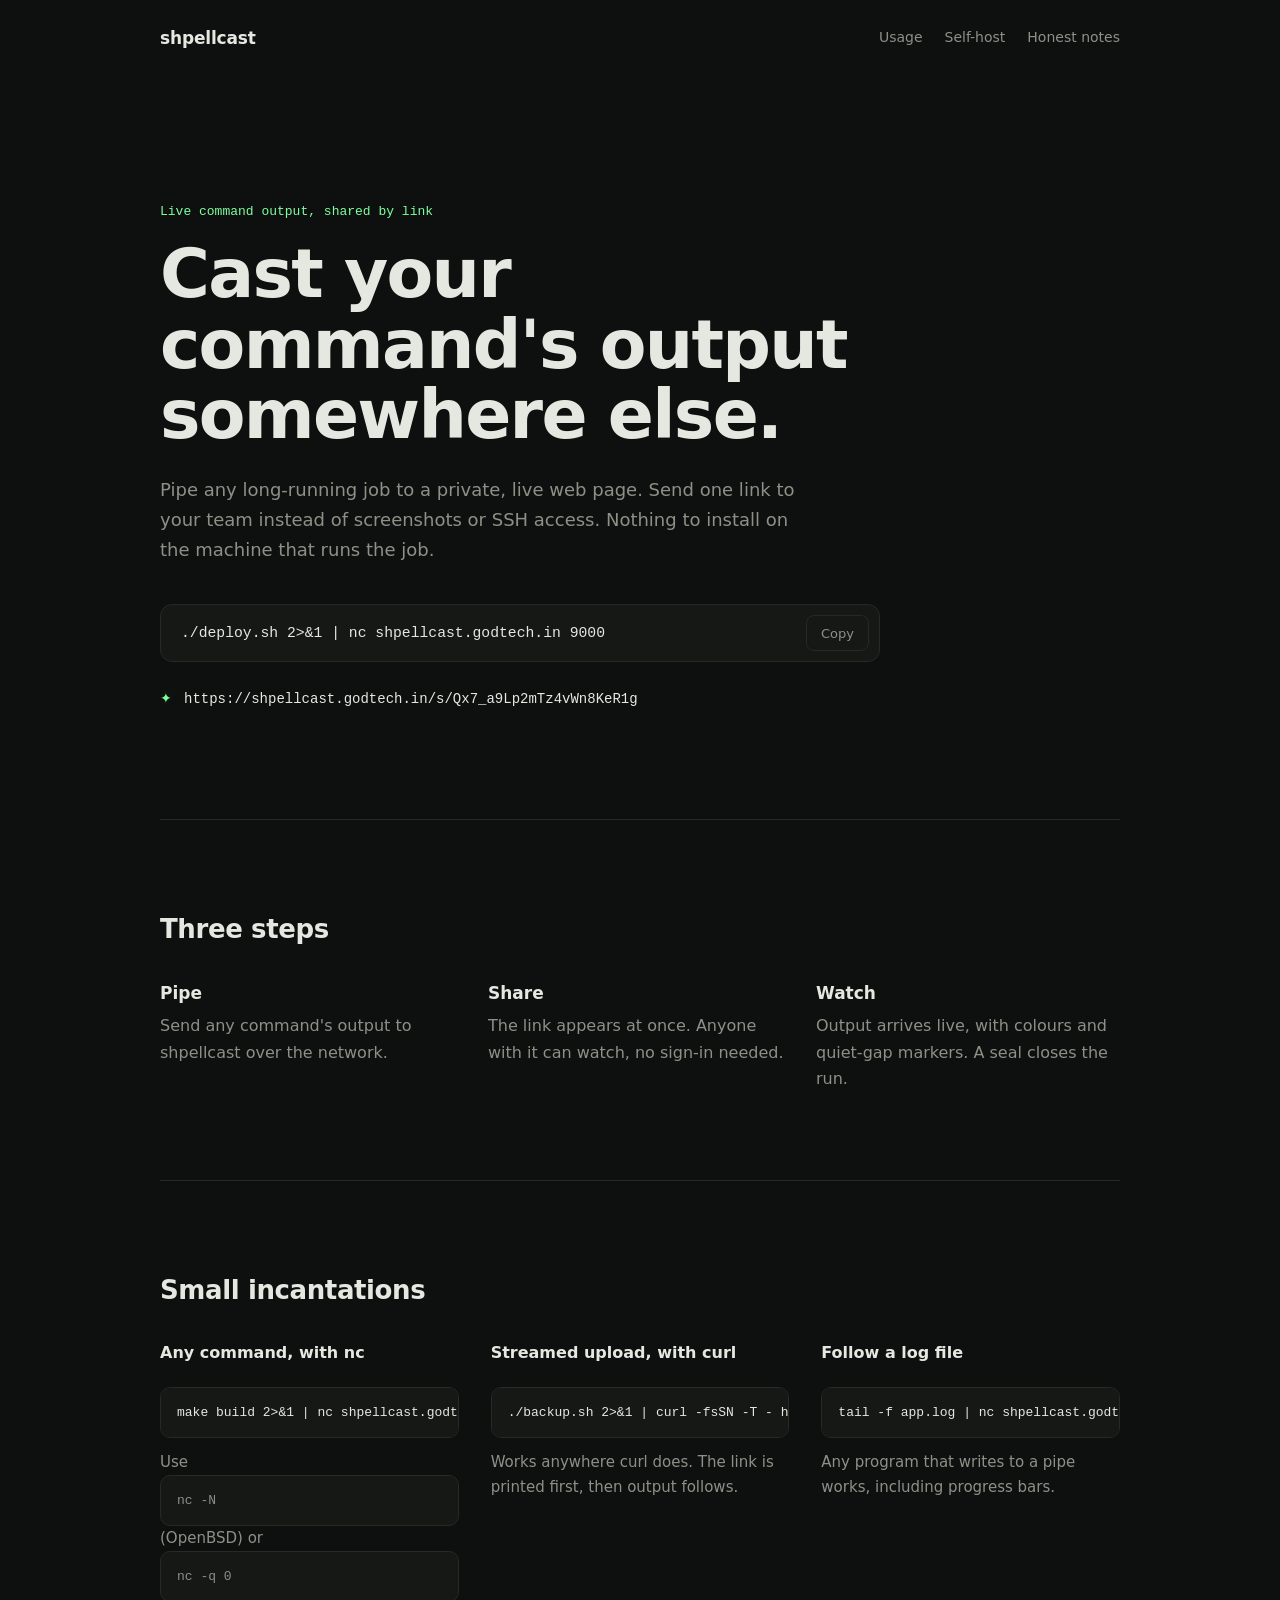
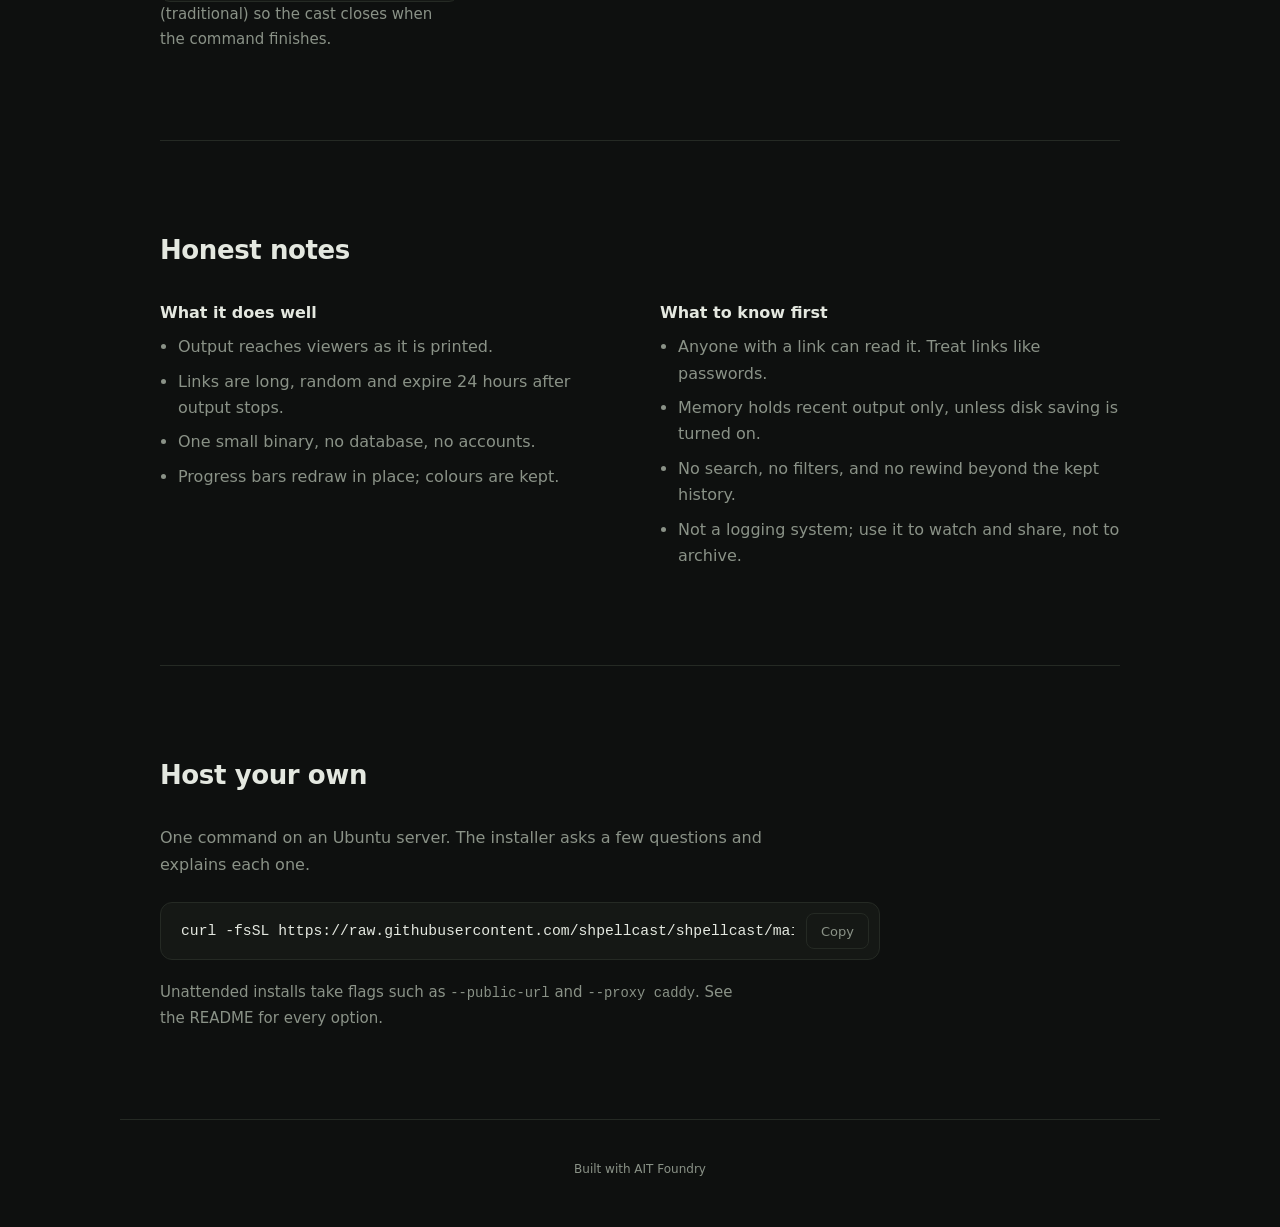
==== index.html @ 54c5cf3f "Initialize Project from AIT" ====
<!doctype html>
<html lang="en">
<head>
  <meta charset="utf-8">
  <meta name="viewport" content="width=device-width, initial-scale=1">
  <title>shpellcast · cast your command's output somewhere else</title>
  <meta name="description" content="Pipe any command's live output to a private, self-hosted web page. Share one link instead of screenshots or SSH access.">
  <link rel="stylesheet" href="/assets/landing.css">
</head>
<body>
  <header class="site">
    <a class="mark" href="/">shpellcast</a>
    <nav aria-label="Main">
      <a href="#usage">Usage</a>
      <a href="#self-host">Self-host</a>
      <a href="#honest">Honest notes</a>
    </nav>
  </header>

  <main>
    <section class="hero">
      <p class="eyebrow">Live command output, shared by link</p>
      <h1>Cast your command's output somewhere else.</h1>
      <p class="lede">Pipe any long-running job to a private, live web page. Send one link to your team instead of screenshots or SSH access. Nothing to install on the machine that runs the job.</p>

      <div class="incant" role="group" aria-label="Example command">
        <code id="cmd">./deploy.sh 2>&1 | nc shpellcast.godtech.in 9000</code>
        <button type="button" class="copy" data-copy="#cmd">Copy</button>
      </div>

      <p class="conjured" aria-label="The link appears here">
        <span class="spark" aria-hidden="true">✦</span>
        <span>https://shpellcast.godtech.in/s/Qx7_a9Lp2mTz4vWn8KeR1g</span>
      </p>
    </section>

    <section id="usage" class="block">
      <h2>Three steps</h2>
      <ol class="steps">
        <li><strong>Pipe</strong><span>Send any command's output to shpellcast over the network.</span></li>
        <li><strong>Share</strong><span>The link appears at once. Anyone with it can watch, no sign-in needed.</span></li>
        <li><strong>Watch</strong><span>Output arrives live, with colours and quiet-gap markers. A seal closes the run.</span></li>
      </ol>
    </section>

    <section class="block">
      <h2>Small incantations</h2>
      <div class="recipes">
        <div>
          <h3>Any command, with nc</h3>
          <code>make build 2>&amp;1 | nc shpellcast.godtech.in 9000</code>
          <p>Use <code>nc -N</code> (OpenBSD) or <code>nc -q 0</code> (traditional) so the cast closes when the command finishes.</p>
        </div>
        <div>
          <h3>Streamed upload, with curl</h3>
          <code>./backup.sh 2>&amp;1 | curl -fsSN -T - https://shpellcast.godtech.in/ingest</code>
          <p>Works anywhere curl does. The link is printed first, then output follows.</p>
        </div>
        <div>
          <h3>Follow a log file</h3>
          <code>tail -f app.log | nc shpellcast.godtech.in 9000</code>
          <p>Any program that writes to a pipe works, including progress bars.</p>
        </div>
      </div>
    </section>

    <section id="honest" class="block">
      <h2>Honest notes</h2>
      <div class="pros-cons">
        <div>
          <h3>What it does well</h3>
          <ul>
            <li>Output reaches viewers as it is printed.</li>
            <li>Links are long, random and expire 24 hours after output stops.</li>
            <li>One small binary, no database, no accounts.</li>
            <li>Progress bars redraw in place; colours are kept.</li>
          </ul>
        </div>
        <div>
          <h3>What to know first</h3>
          <ul>
            <li>Anyone with a link can read it. Treat links like passwords.</li>
            <li>Memory holds recent output only, unless disk saving is turned on.</li>
            <li>No search, no filters, and no rewind beyond the kept history.</li>
            <li>Not a logging system; use it to watch and share, not to archive.</li>
          </ul>
        </div>
      </div>
    </section>

    <section id="self-host" class="block self-host">
      <h2>Host your own</h2>
      <p>One command on an Ubuntu server. The installer asks a few questions and explains each one.</p>
      <div class="incant" role="group" aria-label="Install command">
        <code id="install">curl -fsSL https://raw.githubusercontent.com/shpellcast/shpellcast/main/install.sh | sudo bash</code>
        <button type="button" class="copy" data-copy="#install">Copy</button>
      </div>
      <p class="muted">Unattended installs take flags such as <code>--public-url</code> and <code>--proxy caddy</code>. See the README for every option.</p>
    </section>
  </main>

  <footer class="foot">
    <p>Built with AIT Foundry</p>
  </footer>
  <script src="/assets/landing.js" defer></script>
</body>
</html>
---- assets/landing.css ----
:root {
  --bg: #0e100f;
  --panel: #151815;
  --ink: #e4e8e0;
  --dim: #8a9287;
  --faint: #252a24;
  --accent: #7dff9e;
  --accent-soft: rgba(125, 255, 158, 0.14);
  --mono: ui-monospace, "SF Mono", "JetBrains Mono", Menlo, Consolas, "Liberation Mono", monospace;
  --sans: ui-sans-serif, system-ui, -apple-system, "Segoe UI", Roboto, "Helvetica Neue", Arial, sans-serif;
}

* { box-sizing: border-box; }

html { scroll-behavior: smooth; }

body {
  margin: 0;
  background: var(--bg);
  color: var(--ink);
  font: 16px/1.65 var(--sans);
  -webkit-font-smoothing: antialiased;
}

a { color: var(--ink); }
a:focus-visible, button:focus-visible { outline: 2px solid var(--accent); outline-offset: 3px; border-radius: 4px; }

code { font-family: var(--mono); font-size: 0.92em; }

.site {
  display: flex;
  align-items: center;
  justify-content: space-between;
  flex-wrap: wrap;
  gap: 12px 24px;
  max-width: 1040px;
  margin: 0 auto;
  padding: 24px clamp(20px, 5vw, 40px);
}
.site nav { display: flex; gap: 22px; font-size: 14px; }
.site nav a { color: var(--dim); text-decoration: none; }
.site nav a:hover { color: var(--ink); }

.mark { font-weight: 600; letter-spacing: -0.01em; text-decoration: none; font-size: 17px; }

main { max-width: 1040px; margin: 0 auto; padding: 0 clamp(20px, 5vw, 40px); }

.hero { padding: clamp(56px, 12vw, 128px) 0 clamp(64px, 10vw, 112px); }

.eyebrow {
  margin: 0 0 20px;
  font: 13px var(--mono);
  color: var(--accent);
}

h1 {
  margin: 0 0 24px;
  max-width: 16ch;
  font-size: clamp(38px, 6.4vw, 68px);
  line-height: 1.04;
  font-weight: 600;
  letter-spacing: -0.025em;
}

.lede { max-width: 56ch; margin: 0 0 40px; font-size: 18px; color: var(--dim); }

.incant {
  display: flex;
  align-items: center;
  gap: 12px;
  max-width: 720px;
  padding: 10px 10px 10px 20px;
  border: 1px solid var(--faint);
  border-radius: 12px;
  background: var(--panel);
}
.incant code {
  flex: 1;
  min-width: 0;
  overflow-x: auto;
  white-space: nowrap;
  color: var(--ink);
}

.copy {
  flex: none;
  min-height: 36px;
  padding: 0 14px;
  border: 1px solid var(--faint);
  border-radius: 8px;
  background: transparent;
  color: var(--dim);
  font: 13px var(--sans);
  cursor: pointer;
}
.copy:hover { color: var(--ink); border-color: var(--dim); }
.copy.done { color: var(--accent); border-color: var(--accent); }

.conjured {
  display: flex;
  align-items: center;
  gap: 12px;
  margin: 28px 0 0;
  font: 14px var(--mono);
  color: var(--dim);
  animation: conjure 1.2s ease-out 0.4s both;
}
.spark { color: var(--accent); text-shadow: 0 0 14px var(--accent-soft); animation: twinkle 2.4s ease-in-out infinite; }
.conjured span:last-child { min-width: 0; overflow-wrap: anywhere; color: var(--ink); }

.block { padding: clamp(48px, 8vw, 88px) 0; border-top: 1px solid var(--faint); }
.block h2 { margin: 0 0 28px; font-size: 26px; font-weight: 600; letter-spacing: -0.015em; }
.block h3 { margin: 0 0 8px; font-size: 16px; font-weight: 600; }

.steps {
  list-style: none;
  margin: 0;
  padding: 0;
  display: grid;
  gap: 24px;
  grid-template-columns: repeat(3, minmax(0, 1fr));
  counter-reset: step;
}
.steps li { display: flex; flex-direction: column; gap: 6px; color: var(--dim); }
.steps strong { color: var(--ink); font-weight: 600; font-size: 17px; }

.recipes { display: grid; gap: 32px; grid-template-columns: repeat(3, minmax(0, 1fr)); }
.recipes > div { display: flex; flex-direction: column; gap: 12px; }
.recipes code {
  display: block;
  padding: 14px 16px;
  border-radius: 10px;
  background: var(--panel);
  border: 1px solid var(--faint);
  overflow-x: auto;
  white-space: pre;
  font-size: 13px;
}
.recipes p, .muted { margin: 0; color: var(--dim); font-size: 15px; }

.pros-cons { display: grid; gap: 40px; grid-template-columns: repeat(2, minmax(0, 1fr)); }
.pros-cons ul { margin: 0; padding-left: 18px; color: var(--dim); }
.pros-cons li { margin-bottom: 8px; }

.self-host p { max-width: 60ch; color: var(--dim); }
.self-host .incant { margin-top: 24px; }
.self-host .muted { margin-top: 20px; }

.foot {
  max-width: 1040px;
  margin: 0 auto;
  padding: 40px clamp(20px, 5vw, 40px) 48px;
  border-top: 1px solid var(--faint);
  text-align: center;
  font-size: 12px;
  color: var(--dim);
}
.foot p { margin: 0; }

@media (max-width: 860px) {
  .steps, .recipes, .pros-cons { grid-template-columns: minmax(0, 1fr); }
  .recipes > div, .steps li, .pros-cons > div { min-width: 0; }
}

@media (max-width: 560px) {
  .site nav { gap: 16px; font-size: 13px; }
  .incant { flex-wrap: wrap; padding: 12px; }
  .incant code { flex-basis: 100%; }
  .copy { width: 100%; }
}

@keyframes conjure {
  from { opacity: 0; transform: translateY(6px); filter: blur(4px); }
  to { opacity: 1; transform: none; filter: none; }
}

@keyframes twinkle {
  0%, 100% { opacity: 0.55; }
  50% { opacity: 1; }
}

@media (prefers-reduced-motion: reduce) {
  *, *::before, *::after { animation: none !important; transition: none !important; }
  html { scroll-behavior: auto; }
}
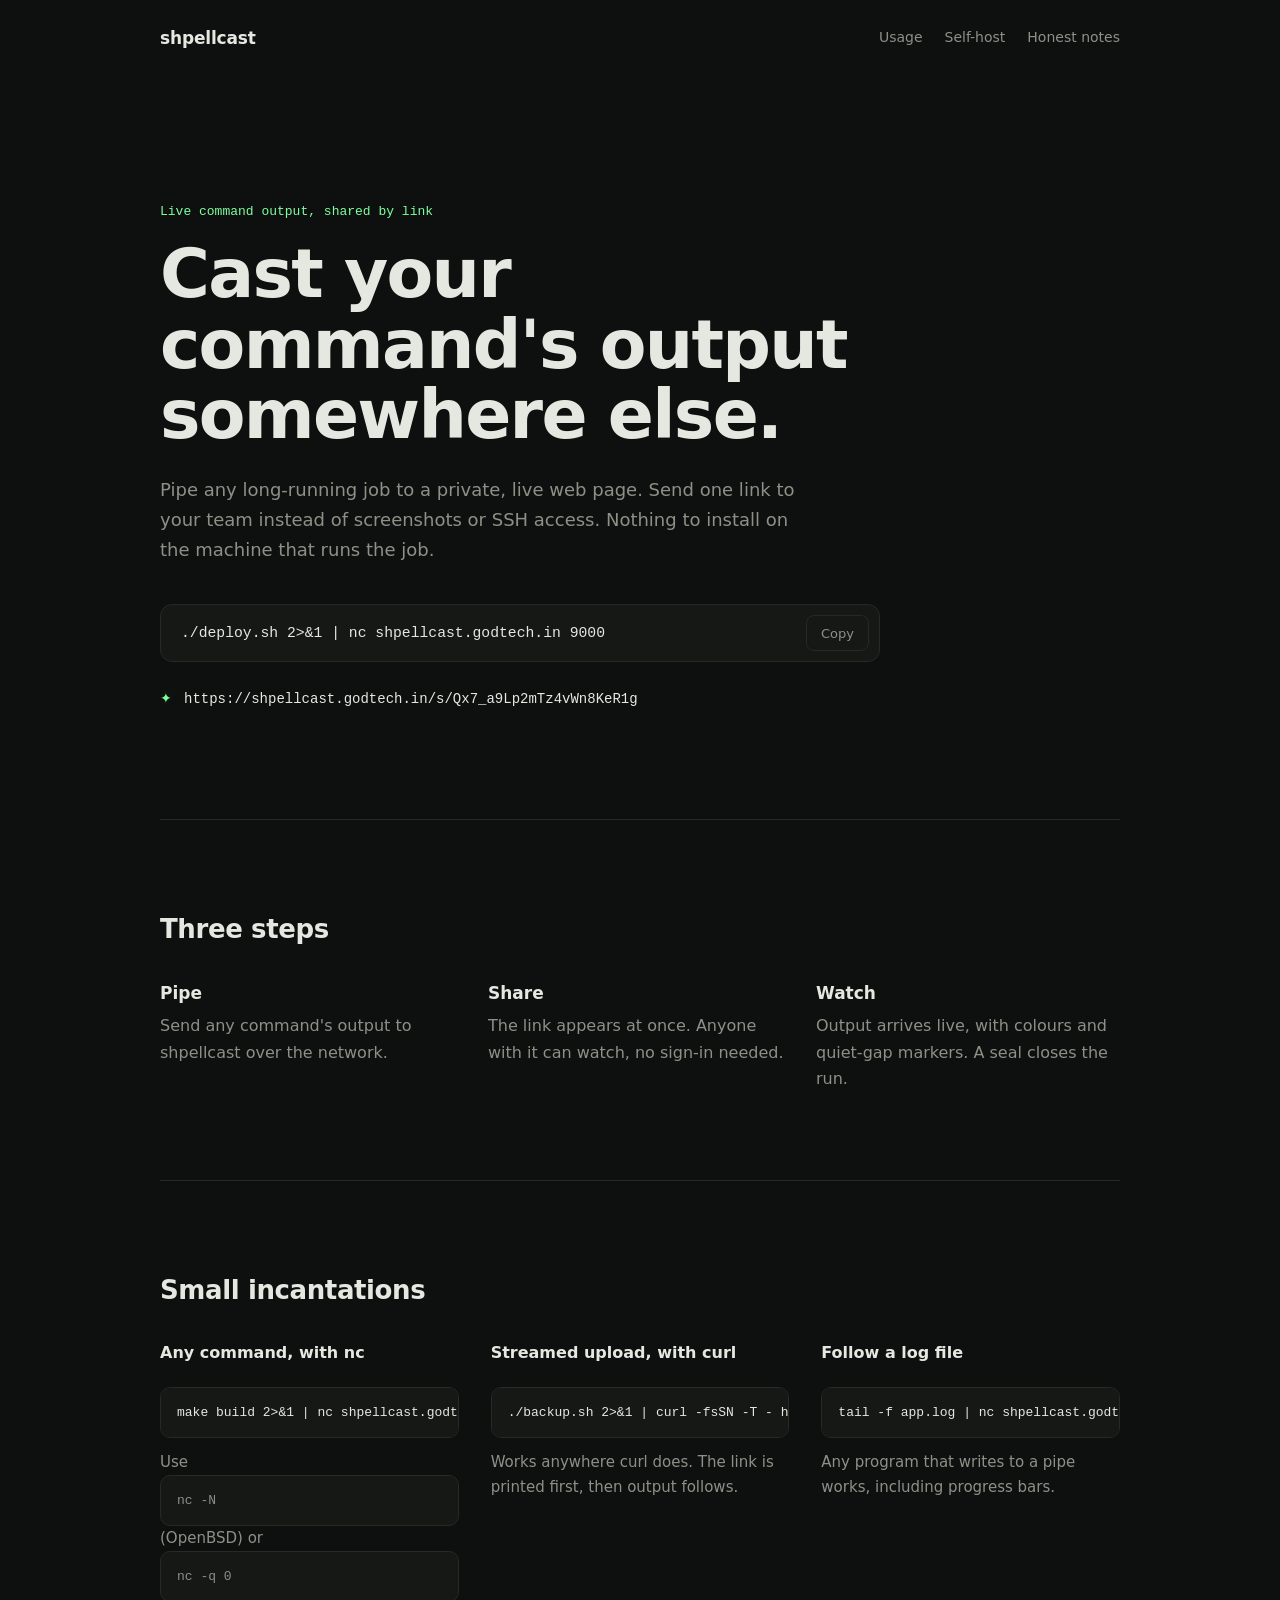
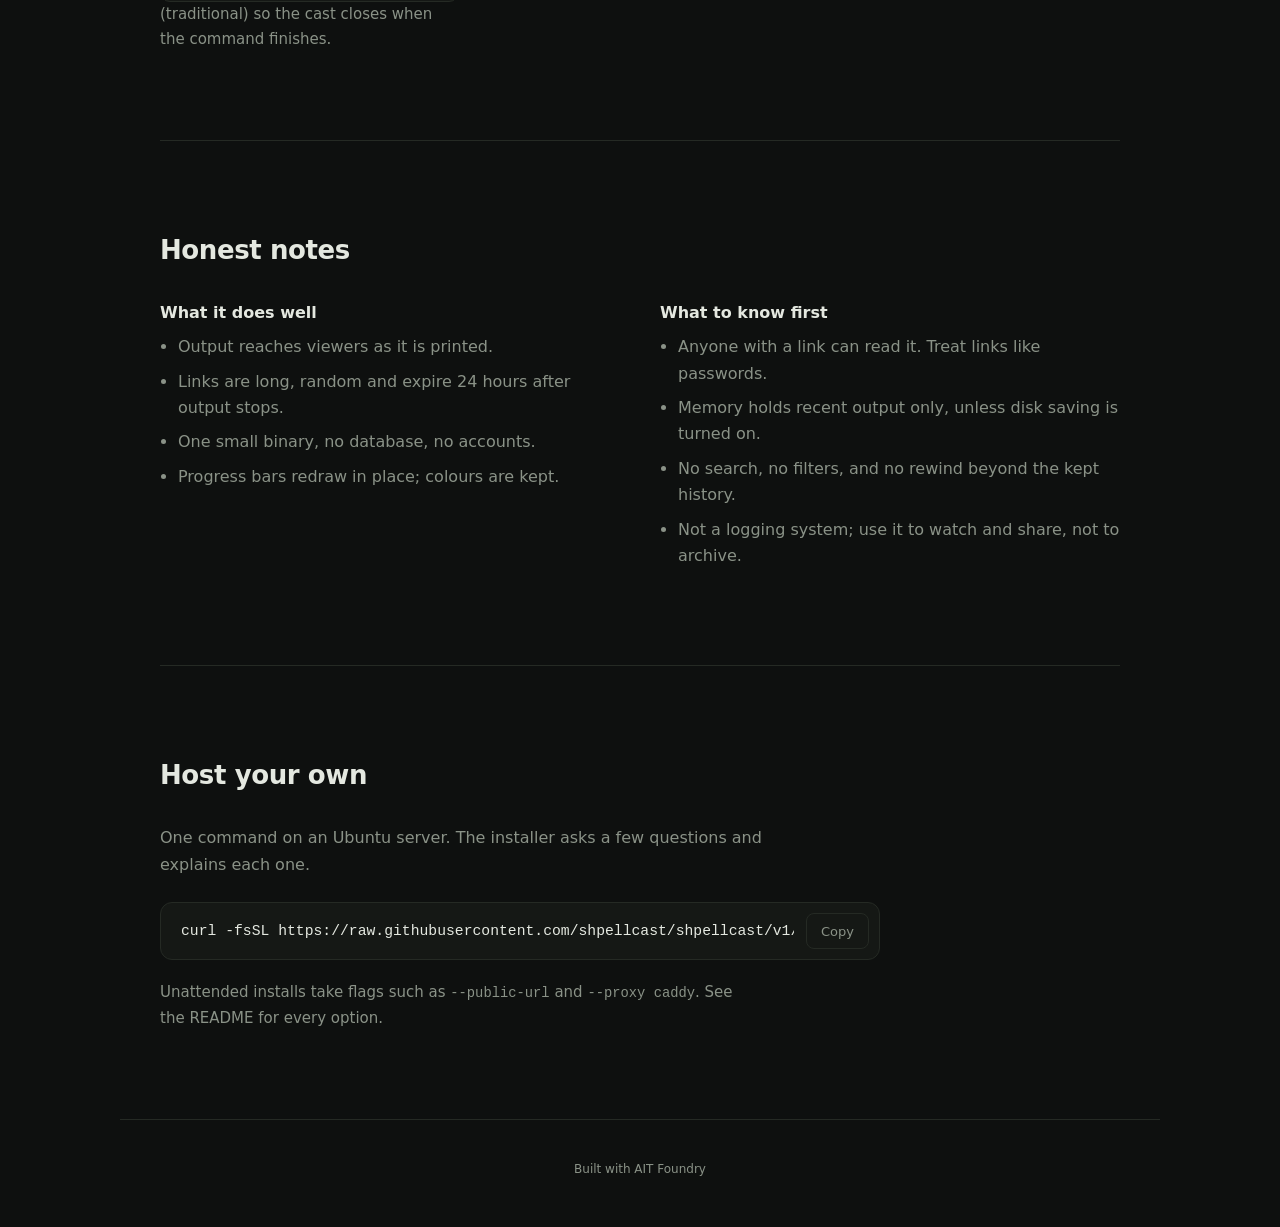
==== commit 9e673a9e: "Update install script and Readme" ====
--- a/index.html
+++ b/index.html
@@ -92,7 +92,7 @@
       <h2>Host your own</h2>
       <p>One command on an Ubuntu server. The installer asks a few questions and explains each one.</p>
       <div class="incant" role="group" aria-label="Install command">
-        <code id="install">curl -fsSL https://raw.githubusercontent.com/shpellcast/shpellcast/main/install.sh | sudo bash</code>
+        <code id="install">curl -fsSL https://raw.githubusercontent.com/shpellcast/shpellcast/v1/install.sh | sudo bash</code>
         <button type="button" class="copy" data-copy="#install">Copy</button>
       </div>
       <p class="muted">Unattended installs take flags such as <code>--public-url</code> and <code>--proxy caddy</code>. See the README for every option.</p>
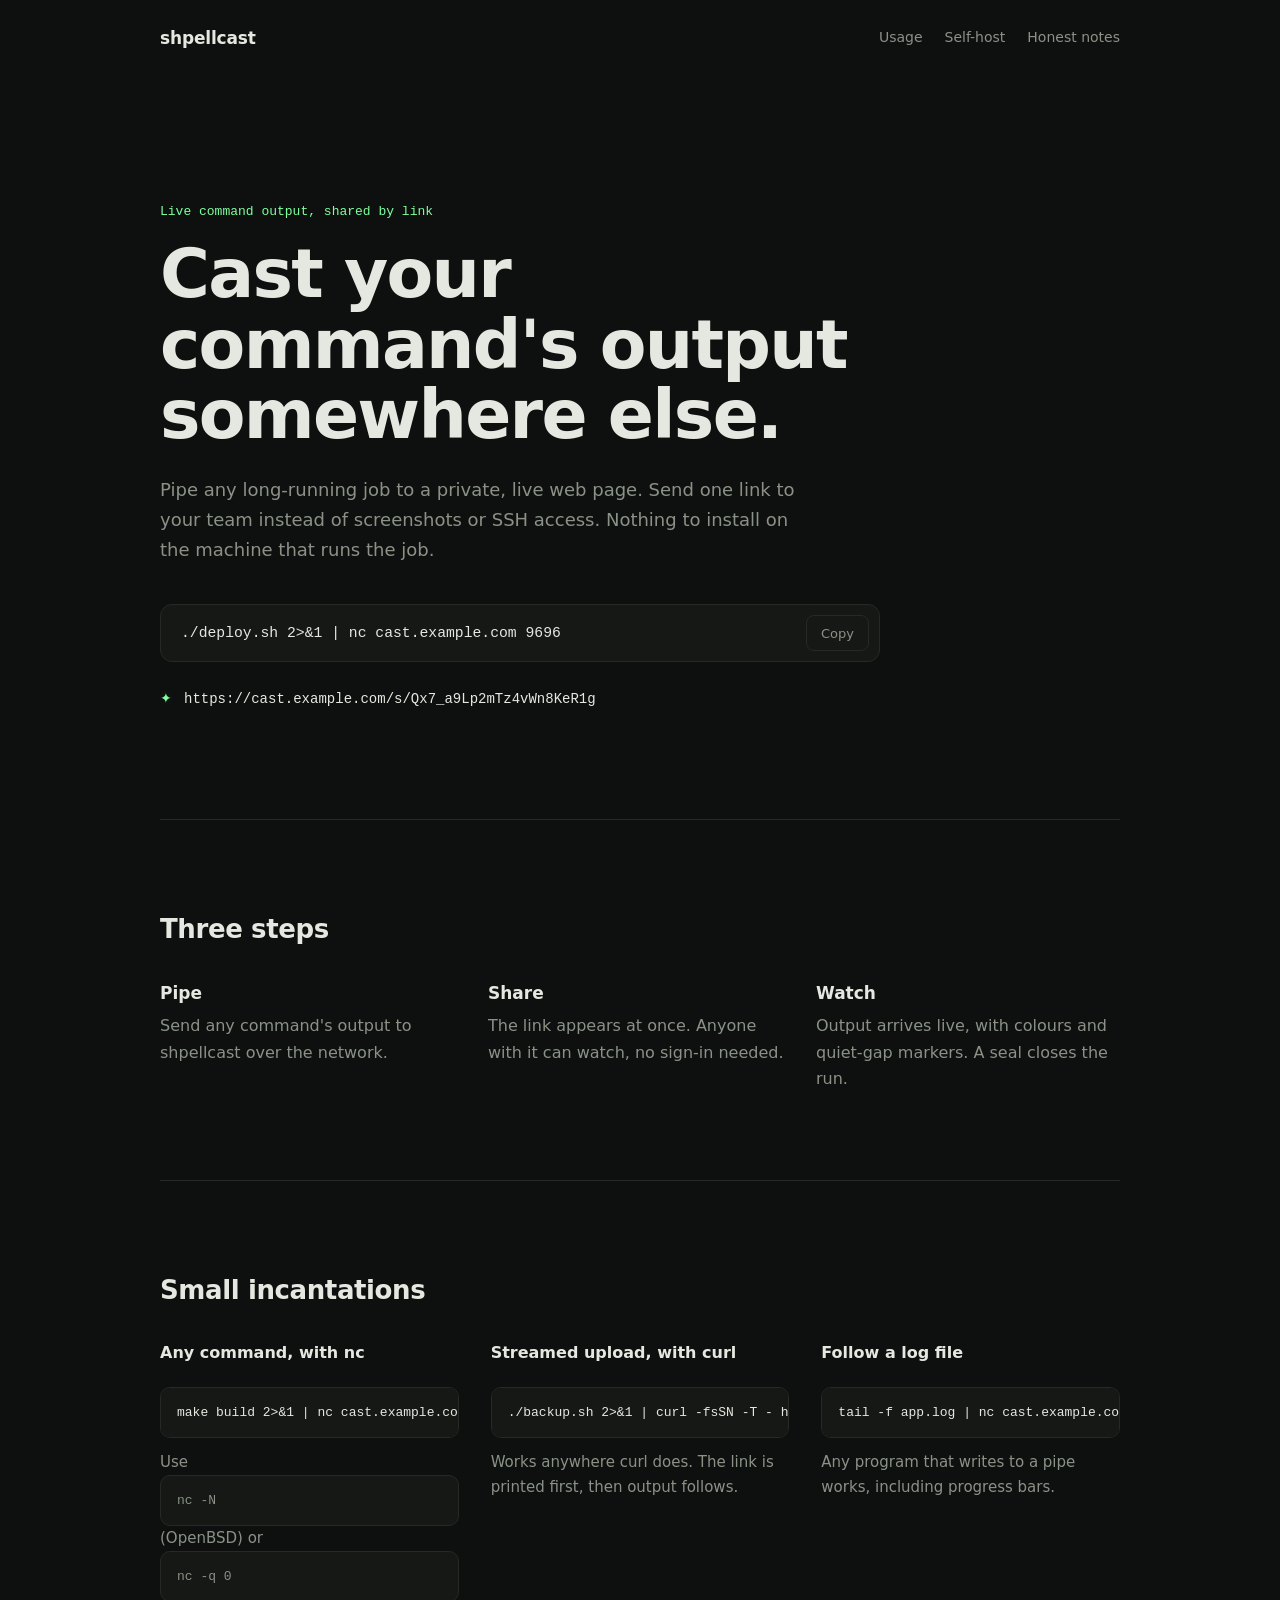
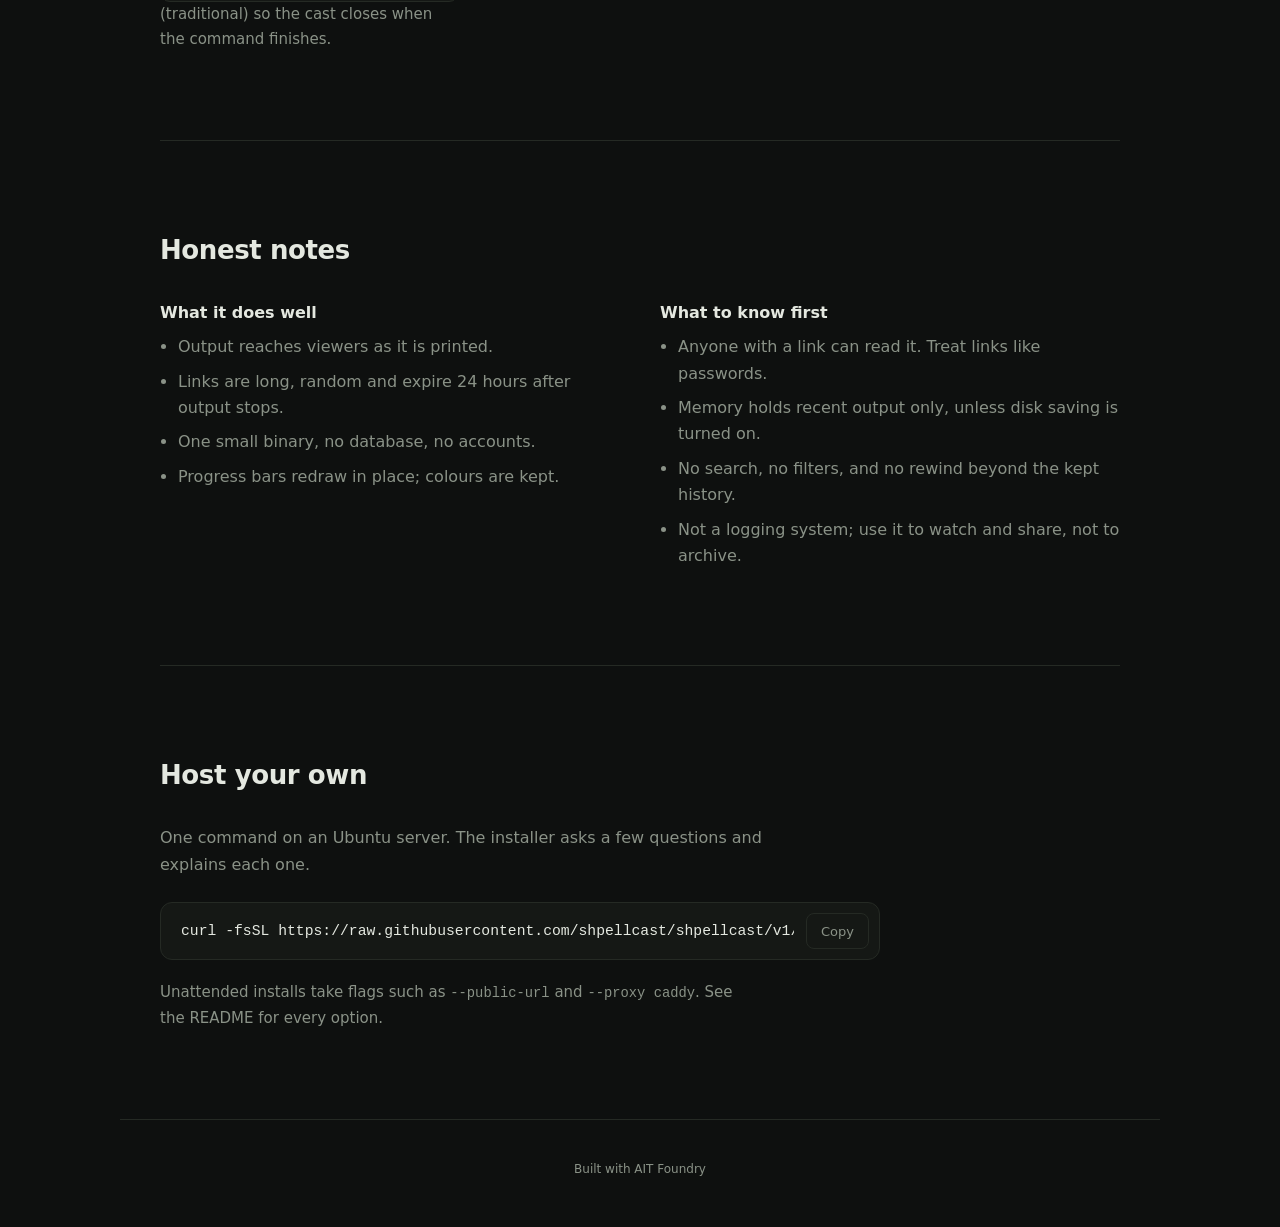
==== commit 46e01d9a: "Update port to 9696 and url examples" ====
--- a/index.html
+++ b/index.html
@@ -24,13 +24,13 @@
       <p class="lede">Pipe any long-running job to a private, live web page. Send one link to your team instead of screenshots or SSH access. Nothing to install on the machine that runs the job.</p>
 
       <div class="incant" role="group" aria-label="Example command">
-        <code id="cmd">./deploy.sh 2>&1 | nc shpellcast.godtech.in 9000</code>
+        <code id="cmd">./deploy.sh 2>&1 | nc cast.example.com 9696</code>
         <button type="button" class="copy" data-copy="#cmd">Copy</button>
       </div>
 
       <p class="conjured" aria-label="The link appears here">
         <span class="spark" aria-hidden="true">✦</span>
-        <span>https://shpellcast.godtech.in/s/Qx7_a9Lp2mTz4vWn8KeR1g</span>
+        <span>https://cast.example.com/s/Qx7_a9Lp2mTz4vWn8KeR1g</span>
       </p>
     </section>
 
@@ -48,17 +48,17 @@
       <div class="recipes">
         <div>
           <h3>Any command, with nc</h3>
-          <code>make build 2>&amp;1 | nc shpellcast.godtech.in 9000</code>
+          <code>make build 2>&amp;1 | nc cast.example.com 9696</code>
           <p>Use <code>nc -N</code> (OpenBSD) or <code>nc -q 0</code> (traditional) so the cast closes when the command finishes.</p>
         </div>
         <div>
           <h3>Streamed upload, with curl</h3>
-          <code>./backup.sh 2>&amp;1 | curl -fsSN -T - https://shpellcast.godtech.in/ingest</code>
+          <code>./backup.sh 2>&amp;1 | curl -fsSN -T - https://cast.example.com/ingest</code>
           <p>Works anywhere curl does. The link is printed first, then output follows.</p>
         </div>
         <div>
           <h3>Follow a log file</h3>
-          <code>tail -f app.log | nc shpellcast.godtech.in 9000</code>
+          <code>tail -f app.log | nc cast.example.com 9696</code>
           <p>Any program that writes to a pipe works, including progress bars.</p>
         </div>
       </div>
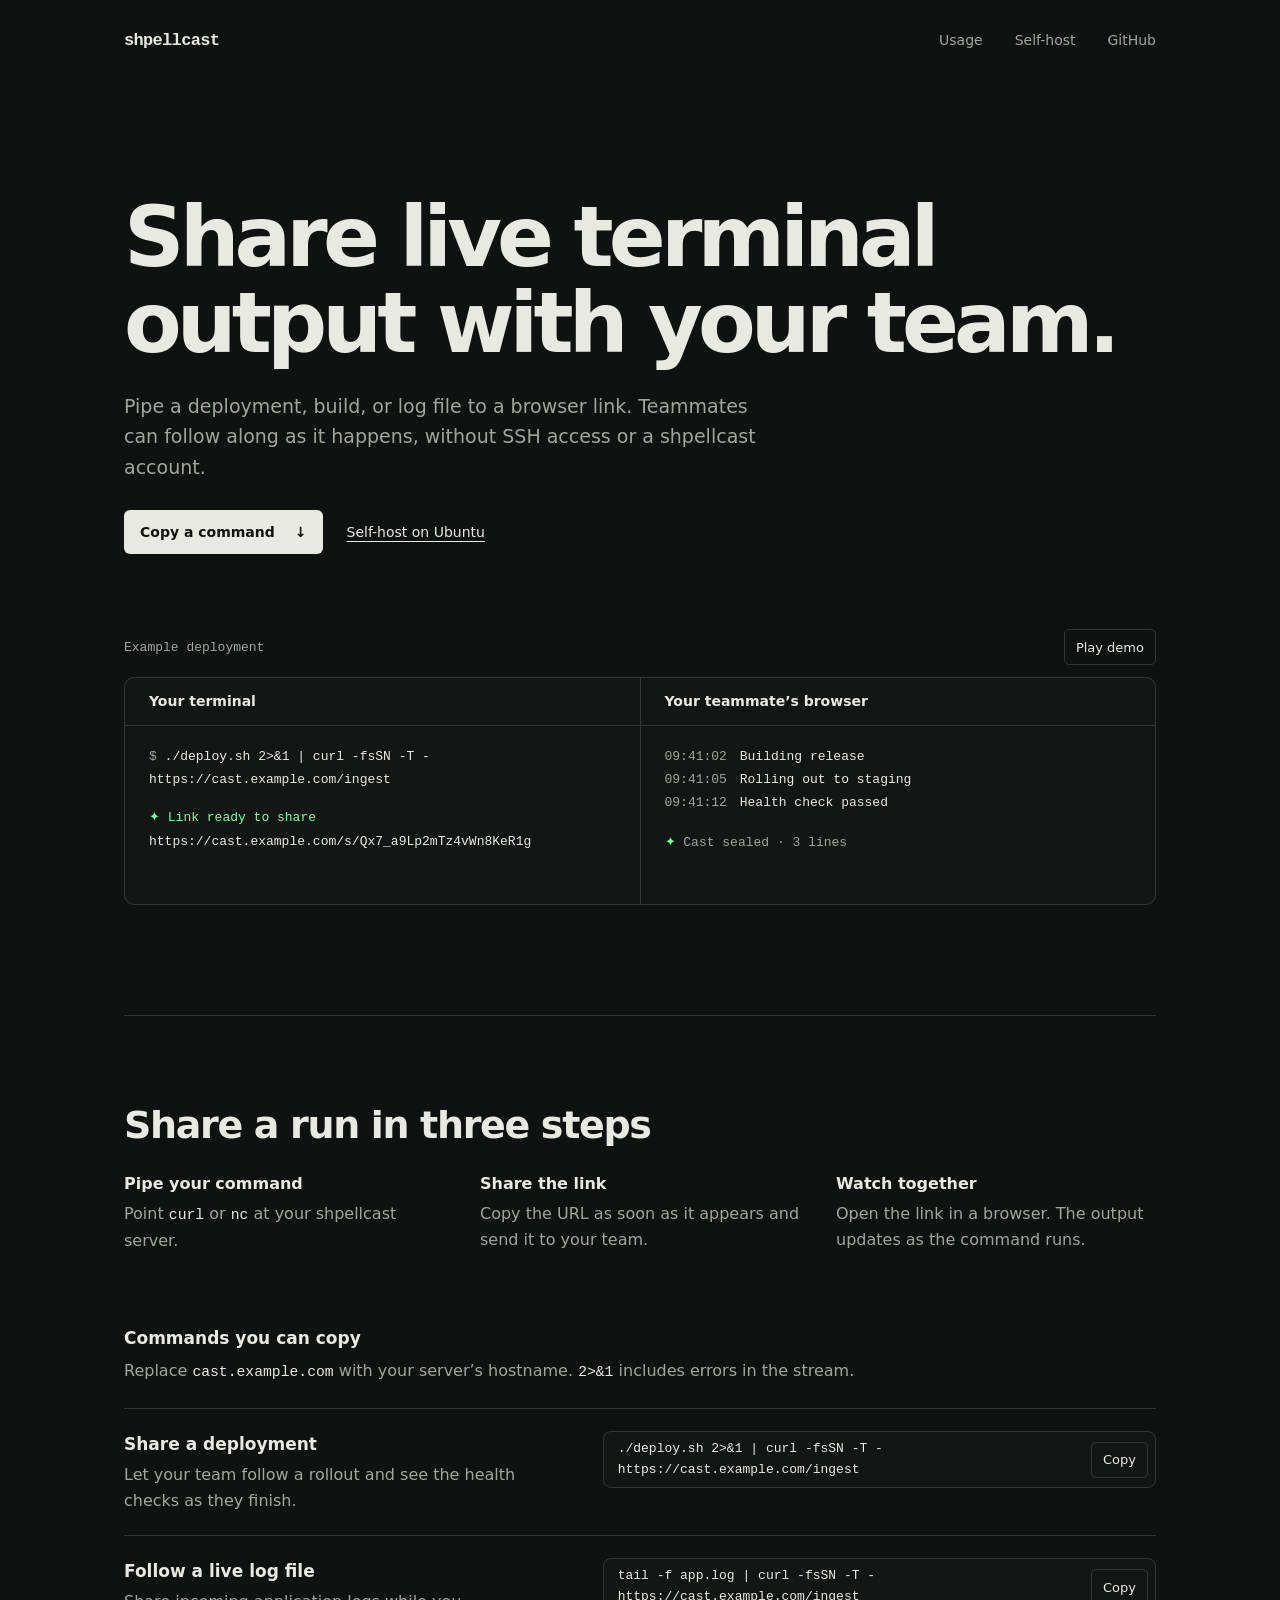
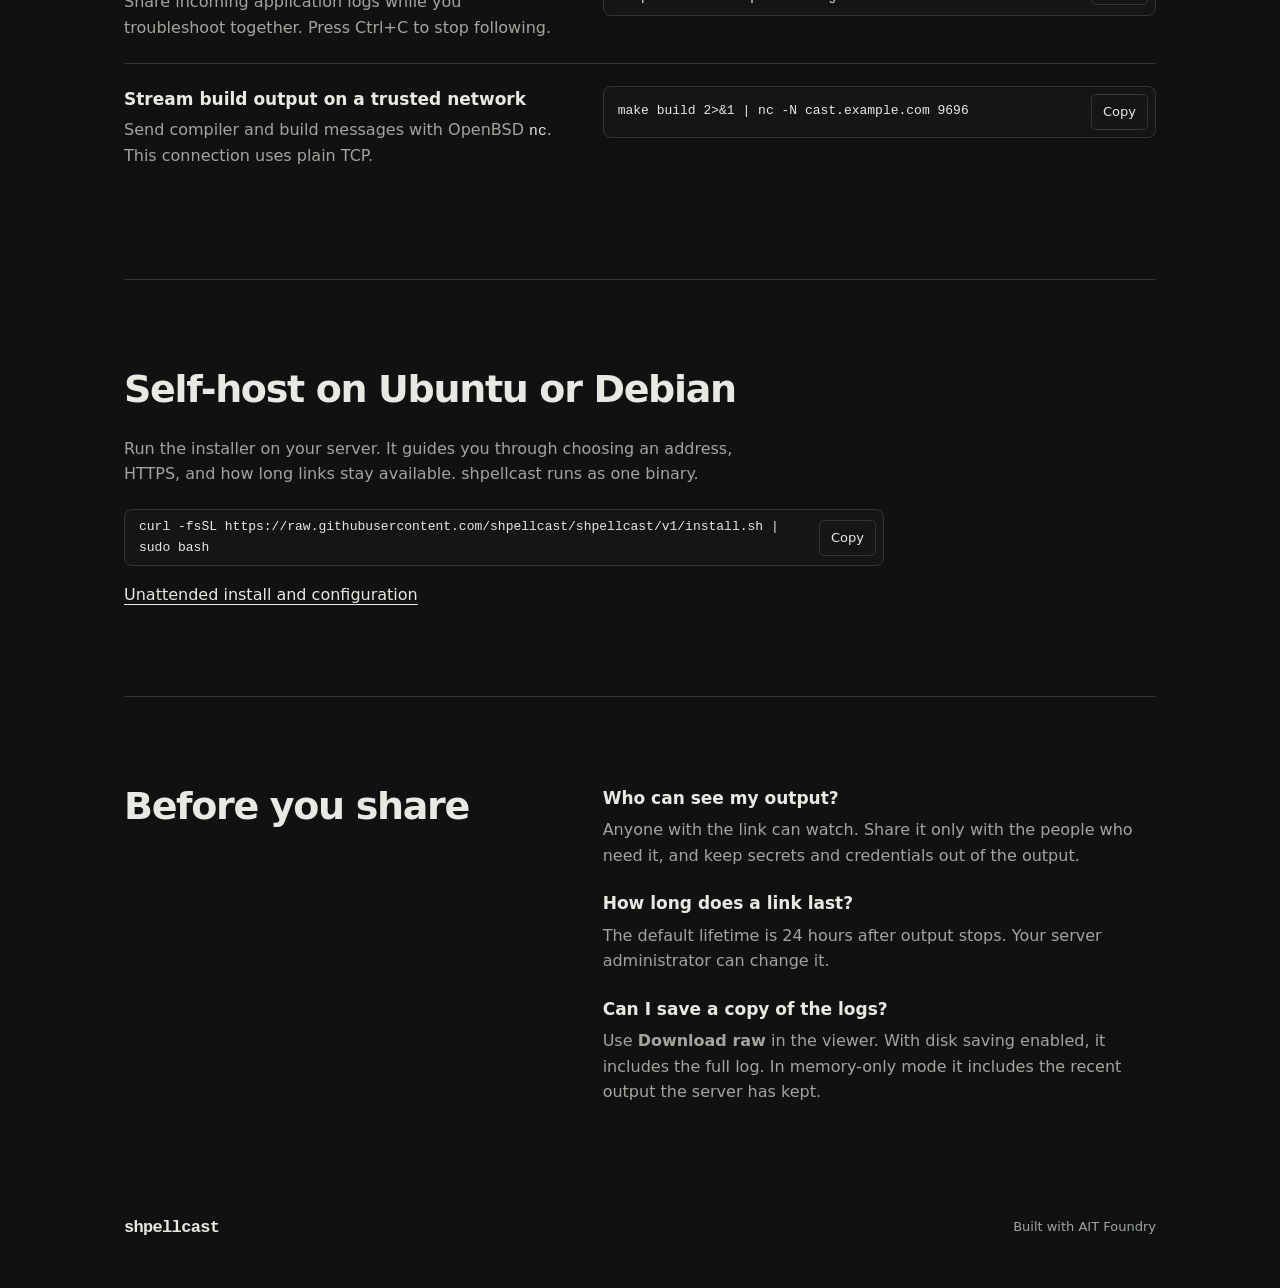
==== commit c35d4b1b: "Redesign pages and script for magical touch" ====
--- a/index.html
+++ b/index.html
@@ -3,8 +3,9 @@
 <head>
   <meta charset="utf-8">
   <meta name="viewport" content="width=device-width, initial-scale=1">
-  <title>shpellcast · cast your command's output somewhere else</title>
-  <meta name="description" content="Pipe any command's live output to a private, self-hosted web page. Share one link instead of screenshots or SSH access.">
+  <title>Share Live Terminal Output and Logs | shpellcast</title>
+  <meta name="description" content="Stream live terminal output, deployment logs, or CI build logs to a browser link. Share with teammates without SSH access using open-source, self-hosted shpellcast.">
+  <link rel="icon" href="data:,">
   <link rel="stylesheet" href="/assets/landing.css">
 </head>
 <body>
@@ -13,95 +14,108 @@
     <nav aria-label="Main">
       <a href="#usage">Usage</a>
       <a href="#self-host">Self-host</a>
-      <a href="#honest">Honest notes</a>
+      <a href="https://github.com/shpellcast/shpellcast">GitHub</a>
     </nav>
   </header>
 
   <main>
-    <section class="hero">
-      <p class="eyebrow">Live command output, shared by link</p>
-      <h1>Cast your command's output somewhere else.</h1>
-      <p class="lede">Pipe any long-running job to a private, live web page. Send one link to your team instead of screenshots or SSH access. Nothing to install on the machine that runs the job.</p>
-
-      <div class="incant" role="group" aria-label="Example command">
-        <code id="cmd">./deploy.sh 2>&1 | nc cast.example.com 9696</code>
-        <button type="button" class="copy" data-copy="#cmd">Copy</button>
+    <section class="hero" aria-labelledby="title">
+      <h1 id="title">Share live terminal output with your team.</h1>
+      <p class="lede">Pipe a deployment, build, or log file to a browser link. Teammates can follow along as it happens, without SSH access or a shpellcast account.</p>
+      <div class="actions">
+        <a class="primary" href="#commands">Copy a command <span aria-hidden="true">↓</span></a>
+        <a href="#self-host">Self-host on Ubuntu</a>
       </div>
 
-      <p class="conjured" aria-label="The link appears here">
-        <span class="spark" aria-hidden="true">✦</span>
-        <span>https://cast.example.com/s/Qx7_a9Lp2mTz4vWn8KeR1g</span>
-      </p>
+      <figure class="demo" id="demo">
+        <figcaption>
+          <span>Example deployment</span>
+          <button type="button" class="button" id="play-demo" hidden>Play demo</button>
+        </figcaption>
+        <div class="demo-grid">
+          <section class="demo-pane" aria-labelledby="sender">
+            <h2 id="sender">Your terminal</h2>
+            <div class="demo-transcript">
+              <p class="demo-command"><span aria-hidden="true">$ </span><code>./deploy.sh 2&gt;&amp;1 | curl -fsSN -T - https://cast.example.com/ingest</code></p>
+              <div class="demo-link" data-demo-step="230">
+                <p><span aria-hidden="true">✦</span> Link ready to share</p>
+                <code>https://cast.example.com/s/Qx7_a9Lp2mTz4vWn8KeR1g</code>
+              </div>
+            </div>
+          </section>
+          <section class="demo-pane" aria-labelledby="teammate">
+            <h2 id="teammate">Your teammate’s browser</h2>
+            <div class="demo-transcript">
+              <ol class="demo-output" aria-label="Sample deployment output">
+                <li data-demo-step="820"><time>09:41:02</time> Building release</li>
+                <li data-demo-step="1280"><time>09:41:05</time> Rolling out to staging</li>
+                <li data-demo-step="1880"><time>09:41:12</time> Health check passed</li>
+              </ol>
+              <p class="demo-seal" data-demo-step="2260"><span aria-hidden="true">✦</span> Cast sealed <span aria-hidden="true">·</span> 3 lines</p>
+            </div>
+          </section>
+        </div>
+      </figure>
     </section>
 
     <section id="usage" class="block">
-      <h2>Three steps</h2>
+      <h2>Share a run in three steps</h2>
       <ol class="steps">
-        <li><strong>Pipe</strong><span>Send any command's output to shpellcast over the network.</span></li>
-        <li><strong>Share</strong><span>The link appears at once. Anyone with it can watch, no sign-in needed.</span></li>
-        <li><strong>Watch</strong><span>Output arrives live, with colours and quiet-gap markers. A seal closes the run.</span></li>
+        <li><strong>Pipe your command</strong><span>Point <code>curl</code> or <code>nc</code> at your shpellcast server.</span></li>
+        <li><strong>Share the link</strong><span>Copy the URL as soon as it appears and send it to your team.</span></li>
+        <li><strong>Watch together</strong><span>Open the link in a browser. The output updates as the command runs.</span></li>
       </ol>
-    </section>
 
-    <section class="block">
-      <h2>Small incantations</h2>
+      <h3 class="recipe-title" id="commands">Commands you can copy</h3>
+      <p class="usage-note">Replace <code>cast.example.com</code> with your server’s hostname. <code>2&gt;&amp;1</code> includes errors in the stream.</p>
       <div class="recipes">
-        <div>
-          <h3>Any command, with nc</h3>
-          <code>make build 2>&amp;1 | nc cast.example.com 9696</code>
-          <p>Use <code>nc -N</code> (OpenBSD) or <code>nc -q 0</code> (traditional) so the cast closes when the command finishes.</p>
-        </div>
-        <div>
-          <h3>Streamed upload, with curl</h3>
-          <code>./backup.sh 2>&amp;1 | curl -fsSN -T - https://cast.example.com/ingest</code>
-          <p>Works anywhere curl does. The link is printed first, then output follows.</p>
-        </div>
-        <div>
-          <h3>Follow a log file</h3>
-          <code>tail -f app.log | nc cast.example.com 9696</code>
-          <p>Any program that writes to a pipe works, including progress bars.</p>
-        </div>
+        <article>
+          <h4>Share a deployment</h4>
+          <p>Let your team follow a rollout and see the health checks as they finish.</p>
+          <div class="command"><code id="deploy-command">./deploy.sh 2&gt;&amp;1 | curl -fsSN -T - https://cast.example.com/ingest</code><button type="button" class="button copy" data-copy="#deploy-command" aria-label="Copy deployment command" hidden>Copy</button></div>
+        </article>
+        <article>
+          <h4>Follow a live log file</h4>
+          <p>Share incoming application logs while you troubleshoot together. Press Ctrl+C to stop following.</p>
+          <div class="command"><code id="logs-command">tail -f app.log | curl -fsSN -T - https://cast.example.com/ingest</code><button type="button" class="button copy" data-copy="#logs-command" aria-label="Copy log command" hidden>Copy</button></div>
+        </article>
+        <article>
+          <h4>Stream build output on a trusted network</h4>
+          <p>Send compiler and build messages with OpenBSD <code>nc</code>. This connection uses plain TCP.</p>
+          <div class="command"><code id="build-command">make build 2&gt;&amp;1 | nc -N cast.example.com 9696</code><button type="button" class="button copy" data-copy="#build-command" aria-label="Copy build command" hidden>Copy</button></div>
+        </article>
       </div>
     </section>
 
-    <section id="honest" class="block">
-      <h2>Honest notes</h2>
-      <div class="pros-cons">
-        <div>
-          <h3>What it does well</h3>
-          <ul>
-            <li>Output reaches viewers as it is printed.</li>
-            <li>Links are long, random and expire 24 hours after output stops.</li>
-            <li>One small binary, no database, no accounts.</li>
-            <li>Progress bars redraw in place; colours are kept.</li>
-          </ul>
-        </div>
-        <div>
-          <h3>What to know first</h3>
-          <ul>
-            <li>Anyone with a link can read it. Treat links like passwords.</li>
-            <li>Memory holds recent output only, unless disk saving is turned on.</li>
-            <li>No search, no filters, and no rewind beyond the kept history.</li>
-            <li>Not a logging system; use it to watch and share, not to archive.</li>
-          </ul>
-        </div>
-      </div>
+    <section id="self-host" class="block">
+      <h2>Self-host on Ubuntu or Debian</h2>
+      <p class="section-copy">Run the installer on your server. It guides you through choosing an address, HTTPS, and how long links stay available. shpellcast runs as one binary.</p>
+      <div class="command install-command"><code id="install-command">curl -fsSL https://raw.githubusercontent.com/shpellcast/shpellcast/v1/install.sh | sudo bash</code><button type="button" class="button copy" data-copy="#install-command" aria-label="Copy installation command" hidden>Copy</button></div>
+      <p class="section-copy"><a href="https://github.com/shpellcast/shpellcast/blob/v1/README.md#unattended-install">Unattended install and configuration</a></p>
     </section>
 
-    <section id="self-host" class="block self-host">
-      <h2>Host your own</h2>
-      <p>One command on an Ubuntu server. The installer asks a few questions and explains each one.</p>
-      <div class="incant" role="group" aria-label="Install command">
-        <code id="install">curl -fsSL https://raw.githubusercontent.com/shpellcast/shpellcast/v1/install.sh | sudo bash</code>
-        <button type="button" class="copy" data-copy="#install">Copy</button>
+    <section class="block questions">
+      <h2>Before you share</h2>
+      <div>
+        <h3>Who can see my output?</h3>
+        <p>Anyone with the link can watch. Share it only with the people who need it, and keep secrets and credentials out of the output.</p>
       </div>
-      <p class="muted">Unattended installs take flags such as <code>--public-url</code> and <code>--proxy caddy</code>. See the README for every option.</p>
+      <div>
+        <h3>How long does a link last?</h3>
+        <p>The default lifetime is 24 hours after output stops. Your server administrator can change it.</p>
+      </div>
+      <div>
+        <h3>Can I save a copy of the logs?</h3>
+        <p>Use <strong>Download raw</strong> in the viewer. With disk saving enabled, it includes the full log. In memory-only mode it includes the recent output the server has kept.</p>
+      </div>
     </section>
   </main>
 
   <footer class="foot">
-    <p>Built with AIT Foundry</p>
+    <a class="mark" href="/">shpellcast</a>
+    <span>Built with AIT Foundry</span>
   </footer>
+  <p id="copy-feedback" class="visually-hidden" role="status"></p>
   <script src="/assets/landing.js" defer></script>
 </body>
 </html>
--- a/assets/landing.css
+++ b/assets/landing.css
@@ -1,185 +1,205 @@
 :root {
-  --bg: #0e100f;
-  --panel: #151815;
-  --ink: #e4e8e0;
-  --dim: #8a9287;
-  --faint: #252a24;
+  color-scheme: dark;
+  --bg: #101211;
+  --panel: #141615;
+  --ink: #e9e9e3;
+  --dim: #a1a59e;
+  --faint: #333732;
   --accent: #7dff9e;
-  --accent-soft: rgba(125, 255, 158, 0.14);
-  --mono: ui-monospace, "SF Mono", "JetBrains Mono", Menlo, Consolas, "Liberation Mono", monospace;
-  --sans: ui-sans-serif, system-ui, -apple-system, "Segoe UI", Roboto, "Helvetica Neue", Arial, sans-serif;
+  --mono: ui-monospace, "SF Mono", Menlo, Consolas, monospace;
+  --sans: ui-sans-serif, system-ui, -apple-system, "Segoe UI", sans-serif;
+  --gutter: clamp(20px, 5vw, 56px);
 }
 
 * { box-sizing: border-box; }
-
-html { scroll-behavior: smooth; }
+[hidden] { display: none !important; }
 
 body {
   margin: 0;
   background: var(--bg);
   color: var(--ink);
-  font: 16px/1.65 var(--sans);
-  -webkit-font-smoothing: antialiased;
-}
-
-a { color: var(--ink); }
-a:focus-visible, button:focus-visible { outline: 2px solid var(--accent); outline-offset: 3px; border-radius: 4px; }
-
-code { font-family: var(--mono); font-size: 0.92em; }
-
-.site {
+  font: 16px/1.6 var(--sans);
+}
+
+a { color: inherit; }
+a:hover { text-decoration-thickness: 2px; }
+a:focus-visible, button:focus-visible { outline: 2px solid var(--accent); outline-offset: 4px; }
+code, time { font-family: var(--mono); }
+strong { font-weight: 600; }
+
+.site, main, .foot {
+  max-width: 1144px;
+  margin-inline: auto;
+  padding-inline: var(--gutter);
+}
+
+.site, .foot {
   display: flex;
   align-items: center;
   justify-content: space-between;
   flex-wrap: wrap;
   gap: 12px 24px;
-  max-width: 1040px;
-  margin: 0 auto;
-  padding: 24px clamp(20px, 5vw, 40px);
-}
-.site nav { display: flex; gap: 22px; font-size: 14px; }
-.site nav a { color: var(--dim); text-decoration: none; }
+}
+
+.site { padding-block: 21px; }
+.mark { font: 600 17px var(--mono); letter-spacing: -0.04em; text-decoration: none; }
+.site nav { display: flex; flex-wrap: wrap; gap: 4px clamp(14px, 3vw, 32px); color: var(--dim); font-size: 14px; }
+.site nav a { padding-block: 8px; text-decoration: none; }
 .site nav a:hover { color: var(--ink); }
 
-.mark { font-weight: 600; letter-spacing: -0.01em; text-decoration: none; font-size: 17px; }
-
-main { max-width: 1040px; margin: 0 auto; padding: 0 clamp(20px, 5vw, 40px); }
-
-.hero { padding: clamp(56px, 12vw, 128px) 0 clamp(64px, 10vw, 112px); }
-
-.eyebrow {
-  margin: 0 0 20px;
+.hero { padding: clamp(58px, 9vw, 115px) 0 clamp(64px, 9vw, 110px); }
+h1 {
+  max-width: 17ch;
+  margin: 0;
+  font-size: clamp(38px, 7.1vw, 84px);
+  font-weight: 600;
+  line-height: 1.02;
+  letter-spacing: -0.058em;
+  text-wrap: balance;
+}
+
+.lede { max-width: 53ch; margin: 24px 0 0; color: var(--dim); font-size: clamp(16px, 2vw, 19px); }
+.actions { display: flex; flex-wrap: wrap; align-items: center; gap: 12px 24px; margin-top: 28px; }
+.actions a { padding-block: 10px; font-size: 14px; text-underline-offset: 4px; }
+.actions .primary {
+  display: inline-flex;
+  align-items: center;
+  gap: 20px;
+  padding: 11px 16px;
+  border-radius: 6px;
+  background: var(--ink);
+  color: var(--bg);
+  font-weight: 600;
+  text-decoration: none;
+}
+.actions .primary:hover { background: #fff; }
+
+.demo { margin: clamp(40px, 7vw, 72px) 0 0; }
+.demo figcaption {
+  display: flex;
+  align-items: center;
+  justify-content: space-between;
+  flex-wrap: wrap;
+  gap: 8px;
+  min-height: 42px;
+  margin-bottom: 9px;
+  color: var(--dim);
   font: 13px var(--mono);
-  color: var(--accent);
-}
-
-h1 {
-  margin: 0 0 24px;
-  max-width: 16ch;
-  font-size: clamp(38px, 6.4vw, 68px);
-  line-height: 1.04;
+}
+.demo-grid {
+  display: grid;
+  grid-template-columns: repeat(2, minmax(0, 1fr));
+  gap: 1px;
+  overflow: hidden;
+  border: 1px solid var(--faint);
+  border-radius: 10px;
+  background: var(--faint);
+}
+.demo-pane { min-width: 0; background: var(--panel); }
+.demo-pane h2 {
+  margin: 0;
+  padding: 12px clamp(15px, 3vw, 24px);
+  border-bottom: 1px solid var(--faint);
+  font-size: 14px;
   font-weight: 600;
-  letter-spacing: -0.025em;
-}
-
-.lede { max-width: 56ch; margin: 0 0 40px; font-size: 18px; color: var(--dim); }
-
-.incant {
+}
+.demo-transcript {
+  min-height: 178px;
+  padding: 19px clamp(15px, 3vw, 24px) 22px;
+  font: 13px/1.8 var(--mono);
+  overflow-wrap: anywhere;
+}
+.demo-transcript p { margin: 0; }
+.demo-command span, .demo-output time { color: var(--dim); }
+.demo-link { margin-top: 15px; }
+.demo-link p { color: var(--accent); }
+.demo-link code { user-select: all; }
+.demo-output { margin: 0; padding: 0; list-style: none; }
+.demo-output time { margin-right: 5px; }
+.demo-transcript .demo-seal { margin-top: 16px; color: var(--dim); }
+.demo-seal span:first-child { color: var(--accent); }
+[data-demo-pending] { visibility: hidden; }
+.demo-link.revealed { animation: reveal 320ms ease-out; }
+
+@keyframes reveal {
+  from { opacity: 0; transform: translateY(3px); }
+  to { opacity: 1; transform: translateY(0); }
+}
+
+.block { padding: clamp(48px, 8vw, 88px) 0; border-top: 1px solid var(--faint); }
+.block h2 { margin: 0 0 24px; font-size: clamp(25px, 4vw, 38px); line-height: 1.15; letter-spacing: -0.035em; font-weight: 600; }
+.block h3, .block h4 { margin: 0; font-size: 17px; font-weight: 600; }
+.block p { color: var(--dim); }
+.block p a { color: var(--ink); text-underline-offset: 4px; }
+.block p code, .steps code { color: var(--ink); font-size: 0.92em; }
+
+.steps {
+  display: grid;
+  grid-template-columns: repeat(3, minmax(0, 1fr));
+  gap: 20px 36px;
+  list-style: none;
+  padding: 0;
+  margin: 0;
+}
+.steps li { display: grid; gap: 4px; align-content: start; }
+.steps span { color: var(--dim); }
+
+.block .recipe-title { margin-top: clamp(42px, 7vw, 72px); }
+.usage-note { margin: 6px 0 23px; }
+.recipes { display: grid; gap: 0; }
+.recipes article {
+  display: grid;
+  grid-template-columns: minmax(0, 1fr) minmax(0, 1.25fr);
+  gap: 4px 36px;
+  padding: 22px 0;
+  border-top: 1px solid var(--faint);
+}
+.recipes article p { grid-column: 1; margin: 0; }
+.recipes article .command { grid-column: 2; grid-row: 1 / span 2; align-self: start; }
+
+.command {
   display: flex;
   align-items: center;
+  justify-content: space-between;
   gap: 12px;
-  max-width: 720px;
-  padding: 10px 10px 10px 20px;
+  padding: 7px 7px 7px 14px;
   border: 1px solid var(--faint);
-  border-radius: 12px;
+  border-radius: 8px;
   background: var(--panel);
 }
-.incant code {
-  flex: 1;
-  min-width: 0;
-  overflow-x: auto;
-  white-space: nowrap;
-  color: var(--ink);
-}
-
-.copy {
+.command code { min-width: 0; overflow-wrap: anywhere; font-size: 13px; }
+.button {
   flex: none;
   min-height: 36px;
-  padding: 0 14px;
+  padding: 0 11px;
   border: 1px solid var(--faint);
-  border-radius: 8px;
+  border-radius: 5px;
   background: transparent;
-  color: var(--dim);
+  color: var(--ink);
   font: 13px var(--sans);
   cursor: pointer;
 }
-.copy:hover { color: var(--ink); border-color: var(--dim); }
-.copy.done { color: var(--accent); border-color: var(--accent); }
-
-.conjured {
-  display: flex;
-  align-items: center;
-  gap: 12px;
-  margin: 28px 0 0;
-  font: 14px var(--mono);
-  color: var(--dim);
-  animation: conjure 1.2s ease-out 0.4s both;
-}
-.spark { color: var(--accent); text-shadow: 0 0 14px var(--accent-soft); animation: twinkle 2.4s ease-in-out infinite; }
-.conjured span:last-child { min-width: 0; overflow-wrap: anywhere; color: var(--ink); }
-
-.block { padding: clamp(48px, 8vw, 88px) 0; border-top: 1px solid var(--faint); }
-.block h2 { margin: 0 0 28px; font-size: 26px; font-weight: 600; letter-spacing: -0.015em; }
-.block h3 { margin: 0 0 8px; font-size: 16px; font-weight: 600; }
-
-.steps {
-  list-style: none;
-  margin: 0;
-  padding: 0;
-  display: grid;
-  gap: 24px;
-  grid-template-columns: repeat(3, minmax(0, 1fr));
-  counter-reset: step;
-}
-.steps li { display: flex; flex-direction: column; gap: 6px; color: var(--dim); }
-.steps strong { color: var(--ink); font-weight: 600; font-size: 17px; }
-
-.recipes { display: grid; gap: 32px; grid-template-columns: repeat(3, minmax(0, 1fr)); }
-.recipes > div { display: flex; flex-direction: column; gap: 12px; }
-.recipes code {
-  display: block;
-  padding: 14px 16px;
-  border-radius: 10px;
-  background: var(--panel);
-  border: 1px solid var(--faint);
-  overflow-x: auto;
-  white-space: pre;
-  font-size: 13px;
-}
-.recipes p, .muted { margin: 0; color: var(--dim); font-size: 15px; }
-
-.pros-cons { display: grid; gap: 40px; grid-template-columns: repeat(2, minmax(0, 1fr)); }
-.pros-cons ul { margin: 0; padding-left: 18px; color: var(--dim); }
-.pros-cons li { margin-bottom: 8px; }
-
-.self-host p { max-width: 60ch; color: var(--dim); }
-.self-host .incant { margin-top: 24px; }
-.self-host .muted { margin-top: 20px; }
-
-.foot {
-  max-width: 1040px;
-  margin: 0 auto;
-  padding: 40px clamp(20px, 5vw, 40px) 48px;
-  border-top: 1px solid var(--faint);
-  text-align: center;
-  font-size: 12px;
-  color: var(--dim);
-}
-.foot p { margin: 0; }
-
-@media (max-width: 860px) {
-  .steps, .recipes, .pros-cons { grid-template-columns: minmax(0, 1fr); }
-  .recipes > div, .steps li, .pros-cons > div { min-width: 0; }
-}
-
-@media (max-width: 560px) {
-  .site nav { gap: 16px; font-size: 13px; }
-  .incant { flex-wrap: wrap; padding: 12px; }
-  .incant code { flex-basis: 100%; }
-  .copy { width: 100%; }
-}
-
-@keyframes conjure {
-  from { opacity: 0; transform: translateY(6px); filter: blur(4px); }
-  to { opacity: 1; transform: none; filter: none; }
-}
-
-@keyframes twinkle {
-  0%, 100% { opacity: 0.55; }
-  50% { opacity: 1; }
+.button:hover { border-color: var(--dim); }
+.button.done { color: var(--accent); }
+.install-command { max-width: 760px; margin: 22px 0 16px; }
+.section-copy { max-width: 63ch; margin: 12px 0 0; }
+
+.questions { display: grid; grid-template-columns: minmax(0, 1fr) minmax(0, 1.25fr); gap: 22px 36px; }
+.questions h2 { grid-row: 1 / span 3; }
+.questions p { max-width: 55ch; margin: 5px 0 0; }
+.foot { padding-block: 24px 36px; font-size: 13px; color: var(--dim); }
+.foot .mark { color: var(--ink); }
+.visually-hidden { position: absolute; width: 1px; height: 1px; overflow: hidden; clip-path: inset(50%); white-space: nowrap; }
+
+@media (max-width: 680px) {
+  .demo-grid, .steps, .recipes article, .questions { grid-template-columns: minmax(0, 1fr); }
+  .demo-transcript { min-height: 0; }
+  .recipes article .command { grid-column: 1; grid-row: auto; margin-top: 8px; }
+  .questions h2 { grid-row: auto; margin-bottom: 0; }
+  .button { min-height: 42px; }
 }
 
 @media (prefers-reduced-motion: reduce) {
-  *, *::before, *::after { animation: none !important; transition: none !important; }
-  html { scroll-behavior: auto; }
-}
+  .demo-link.revealed { animation: none; }
+  [data-demo-pending] { visibility: visible; }
+}
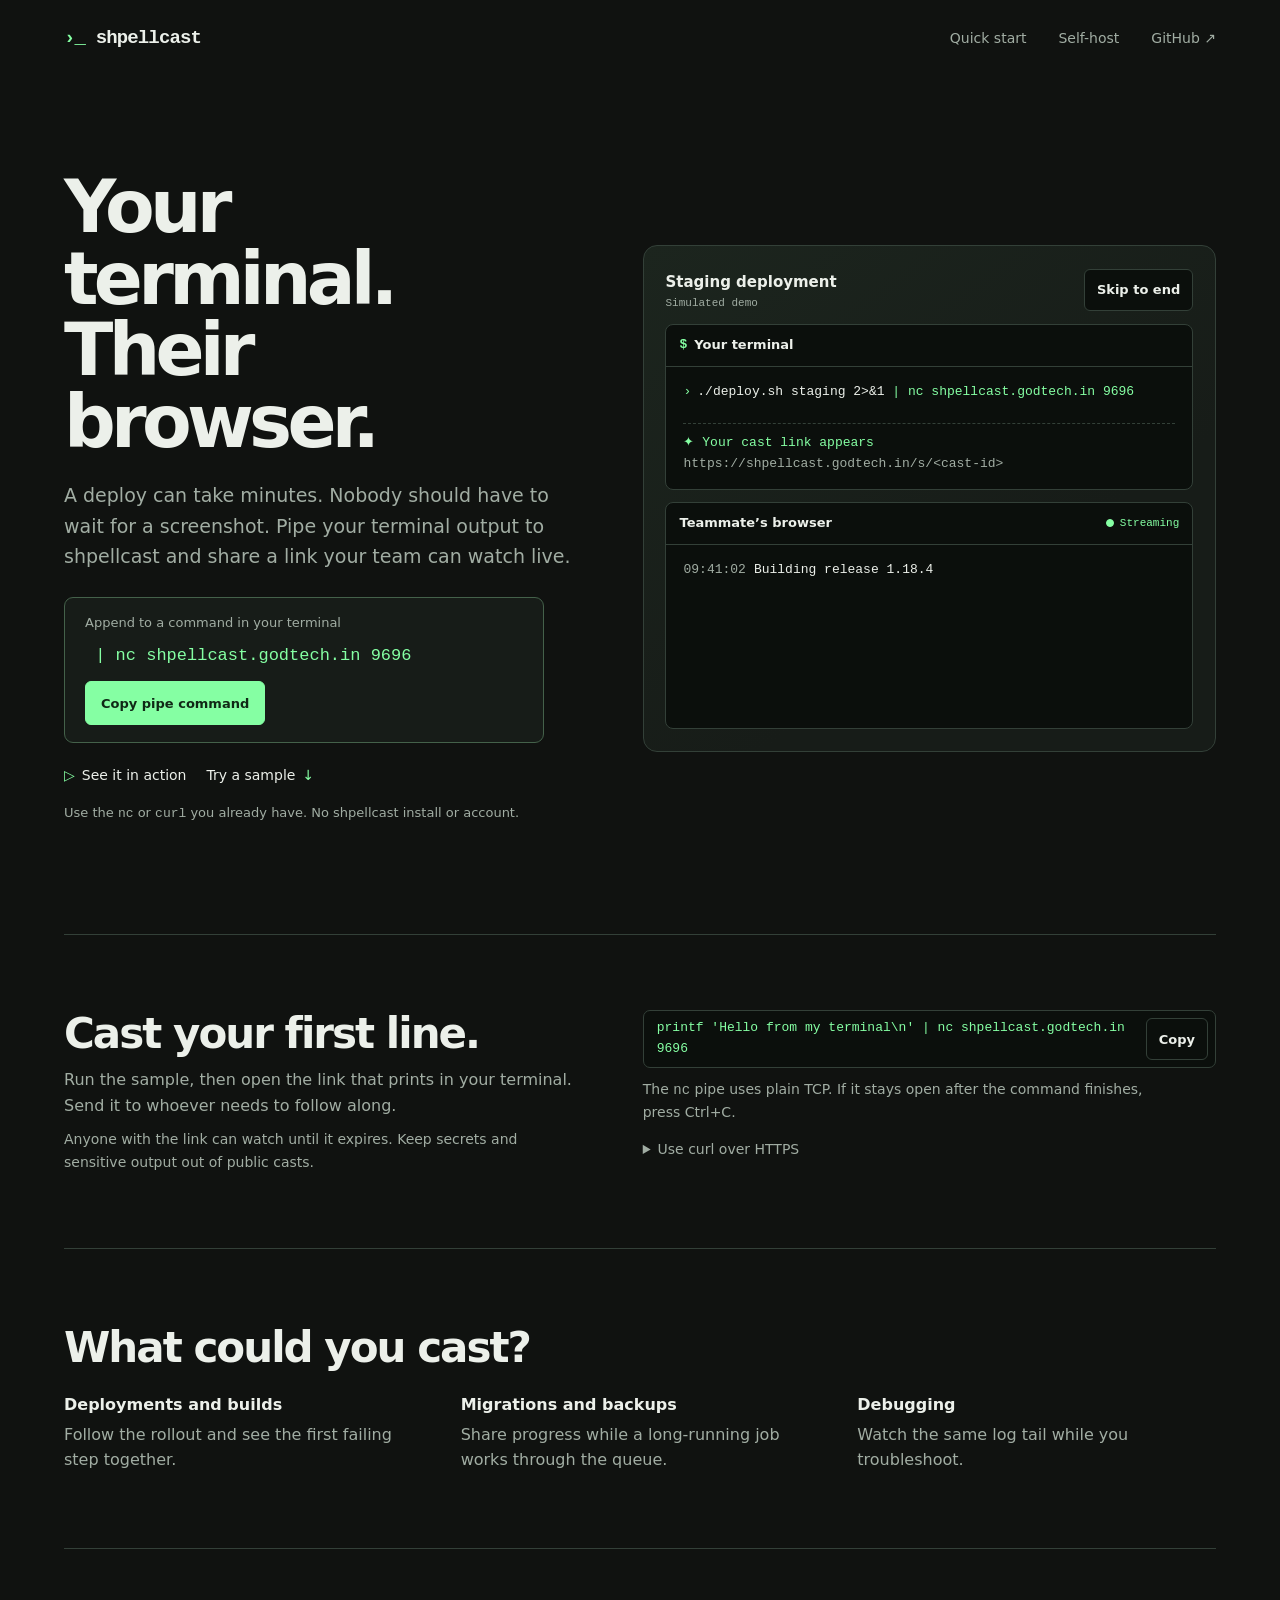
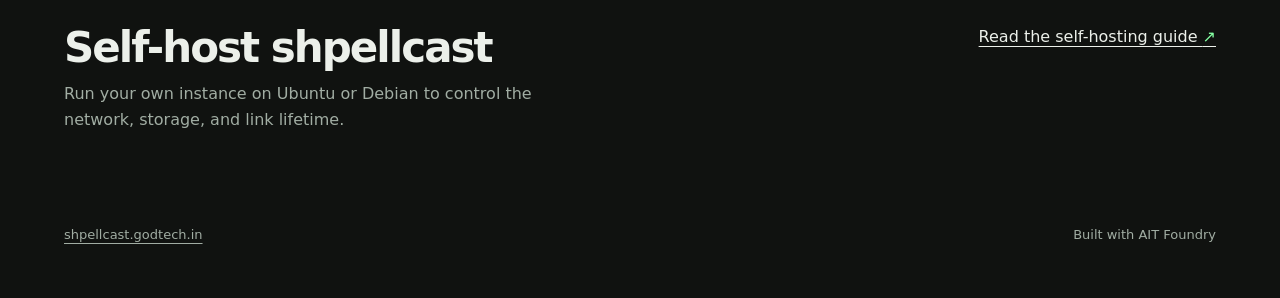
==== commit 9c5fbd74: "Revamp the frontend UI and text" ====
--- a/index.html
+++ b/index.html
@@ -3,116 +3,107 @@
 <head>
   <meta charset="utf-8">
   <meta name="viewport" content="width=device-width, initial-scale=1">
+  <meta name="theme-color" content="#101210">
   <title>Share Live Terminal Output and Logs | shpellcast</title>
-  <meta name="description" content="Stream live terminal output, deployment logs, or CI build logs to a browser link. Share with teammates without SSH access using open-source, self-hosted shpellcast.">
+  <meta name="description" content="Pipe live terminal output to shpellcast with nc or curl. Share deployments, builds, and logs by browser link. No shpellcast install or account.">
+  <link rel="canonical" href="https://shpellcast.godtech.in/">
   <link rel="icon" href="data:,">
   <link rel="stylesheet" href="/assets/landing.css">
 </head>
 <body>
-  <header class="site">
-    <a class="mark" href="/">shpellcast</a>
+  <header class="site shell">
+    <a class="mark" href="https://shpellcast.godtech.in/"><span aria-hidden="true">›_</span> shpellcast</a>
     <nav aria-label="Main">
-      <a href="#usage">Usage</a>
+      <a href="#usage">Quick start</a>
       <a href="#self-host">Self-host</a>
-      <a href="https://github.com/shpellcast/shpellcast">GitHub</a>
+      <a href="https://github.com/shpellcast/shpellcast">GitHub <span aria-hidden="true">↗</span></a>
     </nav>
   </header>
 
-  <main>
-    <section class="hero" aria-labelledby="title">
-      <h1 id="title">Share live terminal output with your team.</h1>
-      <p class="lede">Pipe a deployment, build, or log file to a browser link. Teammates can follow along as it happens, without SSH access or a shpellcast account.</p>
-      <div class="actions">
-        <a class="primary" href="#commands">Copy a command <span aria-hidden="true">↓</span></a>
-        <a href="#self-host">Self-host on Ubuntu</a>
+  <main class="shell">
+    <section class="hero" aria-labelledby="hero-title">
+      <div class="intro">
+        <h1 id="hero-title">Your terminal.<br>Their browser.</h1>
+        <p class="lede">A deploy can take minutes. Nobody should have to wait for a screenshot. Pipe your terminal output to shpellcast and share a link your team can watch live.</p>
+        <div class="pipe">
+          <p>Append to a command in your terminal</p>
+          <code id="pipe-suffix"> | nc shpellcast.godtech.in 9696</code>
+          <button type="button" class="button copy primary" data-copy="#pipe-suffix" hidden>Copy pipe command</button>
+        </div>
+        <div class="hero-links">
+          <a id="see-demo" href="#demo"><span aria-hidden="true">▷</span> See it in action</a>
+          <a href="#commands">Try a sample <span aria-hidden="true">↓</span></a>
+        </div>
+        <p class="quiet">Use the <code>nc</code> or <code>curl</code> you already have. No shpellcast install or account.</p>
       </div>
 
-      <figure class="demo" id="demo">
-        <figcaption>
-          <span>Example deployment</span>
-          <button type="button" class="button" id="play-demo" hidden>Play demo</button>
+      <figure class="demo" id="demo" aria-labelledby="demo-title" tabindex="-1">
+        <figcaption id="demo-title">
+          <div><strong>Staging deployment</strong><small>Simulated demo</small></div>
+          <button type="button" class="button replay" id="play-demo" hidden>Play demo</button>
         </figcaption>
-        <div class="demo-grid">
-          <section class="demo-pane" aria-labelledby="sender">
-            <h2 id="sender">Your terminal</h2>
-            <div class="demo-transcript">
-              <p class="demo-command"><span aria-hidden="true">$ </span><code>./deploy.sh 2&gt;&amp;1 | curl -fsSN -T - https://cast.example.com/ingest</code></p>
-              <div class="demo-link" data-demo-step="230">
-                <p><span aria-hidden="true">✦</span> Link ready to share</p>
-                <code>https://cast.example.com/s/Qx7_a9Lp2mTz4vWn8KeR1g</code>
-              </div>
+        <section class="panel" aria-labelledby="sender-title">
+          <h2 id="sender-title"><span class="green" aria-hidden="true">$</span> Your terminal</h2>
+          <div class="terminal">
+            <p class="prompt"><span class="green" aria-hidden="true">›</span><code data-reveal="240">./deploy.sh staging 2&gt;&amp;1<span class="green"> | nc shpellcast.godtech.in 9696</span></code></p>
+            <div class="demo-link" data-reveal="810">
+              <p><span class="spark" aria-hidden="true">✦</span> Your cast link appears</p>
+              <code>https://shpellcast.godtech.in/s/&lt;cast-id&gt;</code>
             </div>
-          </section>
-          <section class="demo-pane" aria-labelledby="teammate">
-            <h2 id="teammate">Your teammate’s browser</h2>
-            <div class="demo-transcript">
-              <ol class="demo-output" aria-label="Sample deployment output">
-                <li data-demo-step="820"><time>09:41:02</time> Building release</li>
-                <li data-demo-step="1280"><time>09:41:05</time> Rolling out to staging</li>
-                <li data-demo-step="1880"><time>09:41:12</time> Health check passed</li>
-              </ol>
-              <p class="demo-seal" data-demo-step="2260"><span aria-hidden="true">✦</span> Cast sealed <span aria-hidden="true">·</span> 3 lines</p>
-            </div>
-          </section>
-        </div>
+          </div>
+        </section>
+        <section class="panel preview" aria-labelledby="receiver-title">
+          <header><h2 id="receiver-title">Teammate’s browser</h2><span id="demo-state" class="state" data-state="sealed">Sealed</span></header>
+          <div class="terminal">
+            <ol class="log" role="list" aria-label="Sample deployment output">
+              <li data-reveal="1510"><time>09:41:02</time><span>Building release 1.18.4</span></li>
+              <li data-reveal="2160"><time>09:41:06</time><span><strong>WARN</strong> Cache miss, rebuilding assets</span></li>
+              <li data-reveal="2800"><time>09:41:13</time><span>Rollout <span class="green" aria-hidden="true">[■■··]</span> 2/4 pods ready</span></li>
+              <li data-reveal="3490"><time>09:41:19</time><span>Rollout <span class="green" aria-hidden="true">[■■■■]</span> 4/4 pods ready</span></li>
+              <li data-reveal="4070"><time>09:41:24</time><span class="green">OK Health checks passed</span></li>
+            </ol>
+            <p class="seal" data-reveal="4650"><span class="green" aria-hidden="true">✦</span> Cast sealed <span aria-hidden="true">·</span> 22s <span aria-hidden="true">·</span> 5 lines</p>
+          </div>
+        </section>
       </figure>
     </section>
 
-    <section id="usage" class="block">
-      <h2>Share a run in three steps</h2>
-      <ol class="steps">
-        <li><strong>Pipe your command</strong><span>Point <code>curl</code> or <code>nc</code> at your shpellcast server.</span></li>
-        <li><strong>Share the link</strong><span>Copy the URL as soon as it appears and send it to your team.</span></li>
-        <li><strong>Watch together</strong><span>Open the link in a browser. The output updates as the command runs.</span></li>
-      </ol>
-
-      <h3 class="recipe-title" id="commands">Commands you can copy</h3>
-      <p class="usage-note">Replace <code>cast.example.com</code> with your server’s hostname. <code>2&gt;&amp;1</code> includes errors in the stream.</p>
-      <div class="recipes">
-        <article>
-          <h4>Share a deployment</h4>
-          <p>Let your team follow a rollout and see the health checks as they finish.</p>
-          <div class="command"><code id="deploy-command">./deploy.sh 2&gt;&amp;1 | curl -fsSN -T - https://cast.example.com/ingest</code><button type="button" class="button copy" data-copy="#deploy-command" aria-label="Copy deployment command" hidden>Copy</button></div>
-        </article>
-        <article>
-          <h4>Follow a live log file</h4>
-          <p>Share incoming application logs while you troubleshoot together. Press Ctrl+C to stop following.</p>
-          <div class="command"><code id="logs-command">tail -f app.log | curl -fsSN -T - https://cast.example.com/ingest</code><button type="button" class="button copy" data-copy="#logs-command" aria-label="Copy log command" hidden>Copy</button></div>
-        </article>
-        <article>
-          <h4>Stream build output on a trusted network</h4>
-          <p>Send compiler and build messages with OpenBSD <code>nc</code>. This connection uses plain TCP.</p>
-          <div class="command"><code id="build-command">make build 2&gt;&amp;1 | nc -N cast.example.com 9696</code><button type="button" class="button copy" data-copy="#build-command" aria-label="Copy build command" hidden>Copy</button></div>
-        </article>
+    <section class="section quick-start" id="usage">
+      <div>
+        <h2>Cast your first line.</h2>
+        <p>Run the sample, then open the link that prints in your terminal. Send it to whoever needs to follow along.</p>
+        <p class="privacy">Anyone with the link can watch until it expires. Keep secrets and sensitive output out of public casts.</p>
+      </div>
+      <div class="examples" id="commands">
+        <div class="command"><code id="sample-nc">printf 'Hello from my terminal\n' | nc shpellcast.godtech.in 9696</code><button type="button" class="button copy" data-copy="#sample-nc" aria-label="Copy nc sample" hidden>Copy</button></div>
+        <p class="quiet">The <code>nc</code> pipe uses plain TCP. If it stays open after the command finishes, press Ctrl+C.</p>
+        <details>
+          <summary>Use curl over HTTPS</summary>
+          <div class="command"><code id="sample-curl">printf 'Hello from my terminal\n' | curl -fsSN -T - https://shpellcast.godtech.in/ingest</code><button type="button" class="button copy" data-copy="#sample-curl" aria-label="Copy HTTPS sample" hidden>Copy</button></div>
+        </details>
       </div>
     </section>
 
-    <section id="self-host" class="block">
-      <h2>Self-host on Ubuntu or Debian</h2>
-      <p class="section-copy">Run the installer on your server. It guides you through choosing an address, HTTPS, and how long links stay available. shpellcast runs as one binary.</p>
-      <div class="command install-command"><code id="install-command">curl -fsSL https://raw.githubusercontent.com/shpellcast/shpellcast/v1/install.sh | sudo bash</code><button type="button" class="button copy" data-copy="#install-command" aria-label="Copy installation command" hidden>Copy</button></div>
-      <p class="section-copy"><a href="https://github.com/shpellcast/shpellcast/blob/v1/README.md#unattended-install">Unattended install and configuration</a></p>
+    <section class="section uses">
+      <h2>What could you cast?</h2>
+      <dl>
+        <div><dt>Deployments and builds</dt><dd>Follow the rollout and see the first failing step together.</dd></div>
+        <div><dt>Migrations and backups</dt><dd>Share progress while a long-running job works through the queue.</dd></div>
+        <div><dt>Debugging</dt><dd>Watch the same log tail while you troubleshoot.</dd></div>
+      </dl>
     </section>
 
-    <section class="block questions">
-      <h2>Before you share</h2>
+    <section class="section self-host" id="self-host">
       <div>
-        <h3>Who can see my output?</h3>
-        <p>Anyone with the link can watch. Share it only with the people who need it, and keep secrets and credentials out of the output.</p>
+        <h2>Self-host shpellcast</h2>
+        <p>Run your own instance on Ubuntu or Debian to control the network, storage, and link lifetime.</p>
       </div>
-      <div>
-        <h3>How long does a link last?</h3>
-        <p>The default lifetime is 24 hours after output stops. Your server administrator can change it.</p>
-      </div>
-      <div>
-        <h3>Can I save a copy of the logs?</h3>
-        <p>Use <strong>Download raw</strong> in the viewer. With disk saving enabled, it includes the full log. In memory-only mode it includes the recent output the server has kept.</p>
-      </div>
+      <a href="https://github.com/shpellcast/shpellcast/blob/v1/README.md#self-hosting">Read the self-hosting guide <span aria-hidden="true">↗</span></a>
     </section>
   </main>
 
-  <footer class="foot">
-    <a class="mark" href="/">shpellcast</a>
+  <footer class="foot shell">
+    <a href="https://shpellcast.godtech.in/">shpellcast.godtech.in</a>
     <span>Built with AIT Foundry</span>
   </footer>
   <p id="copy-feedback" class="visually-hidden" role="status"></p>
--- a/assets/landing.css
+++ b/assets/landing.css
@@ -1,19 +1,19 @@
 :root {
   color-scheme: dark;
-  --bg: #101211;
-  --panel: #141615;
-  --ink: #e9e9e3;
-  --dim: #a1a59e;
-  --faint: #333732;
-  --accent: #7dff9e;
+  --bg: #101210;
+  --panel: #171c18;
+  --terminal: #0b0f0c;
+  --ink: #ecf0ea;
+  --muted: #a1ada3;
+  --edge: #334038;
+  --green: #85ffa3;
+  --sans: system-ui, -apple-system, "Segoe UI", sans-serif;
   --mono: ui-monospace, "SF Mono", Menlo, Consolas, monospace;
-  --sans: ui-sans-serif, system-ui, -apple-system, "Segoe UI", sans-serif;
-  --gutter: clamp(20px, 5vw, 56px);
+  --gutter: clamp(20px, 5vw, 70px);
 }
 
 * { box-sizing: border-box; }
 [hidden] { display: none !important; }
-
 body {
   margin: 0;
   background: var(--bg);
@@ -21,185 +21,177 @@
   font: 16px/1.6 var(--sans);
 }
 
-a { color: inherit; }
-a:hover { text-decoration-thickness: 2px; }
-a:focus-visible, button:focus-visible { outline: 2px solid var(--accent); outline-offset: 4px; }
+a { color: inherit; text-underline-offset: 4px; }
+a:hover { color: var(--green); }
+:focus-visible { outline: 2px solid var(--green); outline-offset: 4px; }
 code, time { font-family: var(--mono); }
-strong { font-weight: 600; }
+.green { color: var(--green); }
 
-.site, main, .foot {
-  max-width: 1144px;
-  margin-inline: auto;
-  padding-inline: var(--gutter);
+.shell { max-width: 1376px; margin-inline: auto; padding-inline: var(--gutter); }
+.site, .foot { display: flex; align-items: center; justify-content: space-between; flex-wrap: wrap; gap: 5px 24px; }
+.site { min-height: 76px; padding-block: 12px; }
+.mark { font: 600 19px var(--mono); letter-spacing: -0.045em; text-decoration: none; }
+.mark span { color: var(--green); }
+.site nav { display: flex; flex-wrap: wrap; column-gap: clamp(15px, 3vw, 32px); }
+.site nav a { padding-block: 9px; color: var(--muted); font-size: 14px; text-decoration: none; }
+.site nav a:hover { color: var(--green); }
+
+.hero {
+  display: grid;
+  grid-template-columns: minmax(0, 0.94fr) minmax(0, 1.06fr);
+  align-items: center;
+  gap: 40px clamp(34px, 5.5vw, 80px);
+  padding-block: clamp(45px, 7.5vw, 107px) clamp(48px, 8.5vw, 120px);
+}
+h1 {
+  margin: 0;
+  font-size: clamp(47px, 5.65vw, 84px);
+  line-height: 0.99;
+  font-weight: 600;
+  letter-spacing: -0.065em;
+}
+.lede { max-width: 45ch; margin: 22px 0 0; color: var(--muted); font-size: clamp(16px, 1.55vw, 19px); }
+.pipe {
+  display: grid;
+  justify-items: start;
+  gap: 8px;
+  max-width: 480px;
+  margin-top: 26px;
+  padding: 15px clamp(13px, 2vw, 20px) 17px;
+  border: 1px solid #44614a;
+  border-radius: 9px;
+  background: var(--panel);
+}
+.pipe:focus-within { border-color: var(--green); }
+.pipe p { margin: 0; color: var(--muted); font-size: 13px; }
+.pipe code {
+  color: var(--green);
+  font-size: clamp(13px, 1.45vw, 17px);
+  overflow-wrap: anywhere;
+  white-space: pre-wrap;
+  user-select: all;
+}
+.button {
+  min-height: 42px;
+  padding-inline: 12px;
+  border: 1px solid var(--edge);
+  border-radius: 6px;
+  background: var(--terminal);
+  color: var(--ink);
+  font: 600 13px var(--sans);
+  cursor: pointer;
+}
+.button:hover, .button.done { border-color: var(--green); color: var(--green); }
+.primary {
+  min-height: 44px;
+  margin-top: 4px;
+  padding-inline: 15px;
+  border-color: var(--green);
+  background: var(--green);
+  color: #102916;
+}
+.primary:hover, .primary.done { background: #b2ffbf; color: #102916; }
+.hero-links { display: flex; flex-wrap: wrap; align-items: center; gap: 2px 20px; margin-top: 10px; }
+.hero-links a { display: inline-flex; align-items: center; gap: 7px; min-height: 44px; text-decoration: none; font-size: 14px; }
+.hero-links span { color: var(--green); }
+.hero-links a:hover { text-decoration: underline; }
+.quiet { margin: 6px 0 0; color: var(--muted); font-size: 13px; }
+
+.demo {
+  min-width: 0;
+  margin: 0;
+  padding: clamp(12px, 1.7vw, 23px);
+  border: 1px solid var(--edge);
+  border-radius: 14px;
+  background: linear-gradient(145deg, #1c251e, var(--panel) 65%);
+}
+.demo figcaption { display: flex; align-items: center; justify-content: space-between; gap: 8px; min-height: 44px; margin-bottom: 12px; }
+.demo figcaption strong { font-size: 15px; font-weight: 600; }
+.demo figcaption small { display: block; color: var(--muted); font: 11px/1.5 var(--mono); }
+.replay { flex: none; }
+.panel { border: 1px solid var(--edge); border-radius: 8px; background: var(--terminal); }
+.preview { margin-top: 12px; }
+.panel > h2, .panel > header {
+  display: flex;
+  align-items: center;
+  gap: 7px;
+  min-height: 42px;
+  padding: 8px 13px;
+  border-bottom: 1px solid var(--edge);
+}
+.panel h2 { margin: 0; font-size: 13px; font-weight: 600; }
+.panel h2 .green { font-family: var(--mono); }
+.state { display: inline-flex; align-items: center; gap: 6px; margin-left: auto; color: var(--muted); font: 11px var(--mono); }
+.state::before { content: ""; width: 6px; height: 6px; border: 1px solid currentColor; border-radius: 50%; }
+.state[data-state="streaming"] { color: var(--green); }
+.state[data-state="streaming"]::before { background: var(--green); }
+.terminal { padding: 14px clamp(11px, 1.7vw, 17px); font: 13px/1.65 var(--mono); overflow-wrap: anywhere; }
+.terminal p { margin: 0; }
+.prompt { display: grid; grid-template-columns: auto minmax(0, 1fr); gap: 6px; }
+.prompt code { min-height: 2.6em; }
+.demo-link { margin-top: 8px; padding-top: 8px; border-top: 1px dashed var(--edge); }
+.demo-link p { color: var(--green); }
+.demo-link code { color: var(--muted); }
+.log { display: grid; gap: 2px; margin: 0; padding: 0; list-style: none; }
+.log li { display: grid; grid-template-columns: max-content minmax(0, 1fr); gap: 8px; }
+.log time { color: var(--muted); }
+.terminal .seal { margin-top: 10px; padding-top: 8px; border-top: 1px solid var(--edge); color: var(--muted); }
+[data-pending] { visibility: hidden; }
+.demo-link.revealed .spark { display: inline-block; animation: spark 520ms ease-out; }
+.demo-link.revealed code { animation: reveal 330ms ease-out; }
+.demo[data-playing] .prompt:has([data-pending])::after {
+  content: "";
+  grid-area: 1 / 2;
+  width: 0.58em;
+  height: 1.1em;
+  margin-top: 0.2em;
+  background: var(--green);
 }
 
-.site, .foot {
-  display: flex;
-  align-items: center;
-  justify-content: space-between;
-  flex-wrap: wrap;
-  gap: 12px 24px;
+@keyframes spark {
+  from { transform: scale(0.65) rotate(-35deg); opacity: 0.3; }
+  60% { transform: scale(1.25) rotate(8deg); }
+  to { transform: none; opacity: 1; }
 }
+@keyframes reveal { from { opacity: 0.25; } to { opacity: 1; } }
 
-.site { padding-block: 21px; }
-.mark { font: 600 17px var(--mono); letter-spacing: -0.04em; text-decoration: none; }
-.site nav { display: flex; flex-wrap: wrap; gap: 4px clamp(14px, 3vw, 32px); color: var(--dim); font-size: 14px; }
-.site nav a { padding-block: 8px; text-decoration: none; }
-.site nav a:hover { color: var(--ink); }
-
-.hero { padding: clamp(58px, 9vw, 115px) 0 clamp(64px, 9vw, 110px); }
-h1 {
-  max-width: 17ch;
-  margin: 0;
-  font-size: clamp(38px, 7.1vw, 84px);
-  font-weight: 600;
-  line-height: 1.02;
-  letter-spacing: -0.058em;
-  text-wrap: balance;
+.section { padding-block: clamp(38px, 6vw, 75px); border-top: 1px solid var(--edge); }
+.section h2 { margin: 0; font-size: clamp(26px, 3.6vw, 42px); line-height: 1.12; letter-spacing: -0.047em; font-weight: 600; }
+.section p { max-width: 58ch; margin: 10px 0 0; color: var(--muted); }
+.section .privacy, .section .quiet { font-size: 14px; }
+.quick-start, .self-host {
+  display: grid;
+  grid-template-columns: minmax(0, 0.94fr) minmax(0, 1.06fr);
+  align-items: start;
+  gap: 20px clamp(34px, 5.5vw, 80px);
 }
-
-.lede { max-width: 53ch; margin: 24px 0 0; color: var(--dim); font-size: clamp(16px, 2vw, 19px); }
-.actions { display: flex; flex-wrap: wrap; align-items: center; gap: 12px 24px; margin-top: 28px; }
-.actions a { padding-block: 10px; font-size: 14px; text-underline-offset: 4px; }
-.actions .primary {
-  display: inline-flex;
-  align-items: center;
-  gap: 20px;
-  padding: 11px 16px;
-  border-radius: 6px;
-  background: var(--ink);
-  color: var(--bg);
-  font-weight: 600;
-  text-decoration: none;
-}
-.actions .primary:hover { background: #fff; }
-
-.demo { margin: clamp(40px, 7vw, 72px) 0 0; }
-.demo figcaption {
-  display: flex;
-  align-items: center;
-  justify-content: space-between;
-  flex-wrap: wrap;
-  gap: 8px;
-  min-height: 42px;
-  margin-bottom: 9px;
-  color: var(--dim);
-  font: 13px var(--mono);
-}
-.demo-grid {
-  display: grid;
-  grid-template-columns: repeat(2, minmax(0, 1fr));
-  gap: 1px;
-  overflow: hidden;
-  border: 1px solid var(--faint);
-  border-radius: 10px;
-  background: var(--faint);
-}
-.demo-pane { min-width: 0; background: var(--panel); }
-.demo-pane h2 {
-  margin: 0;
-  padding: 12px clamp(15px, 3vw, 24px);
-  border-bottom: 1px solid var(--faint);
-  font-size: 14px;
-  font-weight: 600;
-}
-.demo-transcript {
-  min-height: 178px;
-  padding: 19px clamp(15px, 3vw, 24px) 22px;
-  font: 13px/1.8 var(--mono);
-  overflow-wrap: anywhere;
-}
-.demo-transcript p { margin: 0; }
-.demo-command span, .demo-output time { color: var(--dim); }
-.demo-link { margin-top: 15px; }
-.demo-link p { color: var(--accent); }
-.demo-link code { user-select: all; }
-.demo-output { margin: 0; padding: 0; list-style: none; }
-.demo-output time { margin-right: 5px; }
-.demo-transcript .demo-seal { margin-top: 16px; color: var(--dim); }
-.demo-seal span:first-child { color: var(--accent); }
-[data-demo-pending] { visibility: hidden; }
-.demo-link.revealed { animation: reveal 320ms ease-out; }
-
-@keyframes reveal {
-  from { opacity: 0; transform: translateY(3px); }
-  to { opacity: 1; transform: translateY(0); }
-}
-
-.block { padding: clamp(48px, 8vw, 88px) 0; border-top: 1px solid var(--faint); }
-.block h2 { margin: 0 0 24px; font-size: clamp(25px, 4vw, 38px); line-height: 1.15; letter-spacing: -0.035em; font-weight: 600; }
-.block h3, .block h4 { margin: 0; font-size: 17px; font-weight: 600; }
-.block p { color: var(--dim); }
-.block p a { color: var(--ink); text-underline-offset: 4px; }
-.block p code, .steps code { color: var(--ink); font-size: 0.92em; }
-
-.steps {
-  display: grid;
-  grid-template-columns: repeat(3, minmax(0, 1fr));
-  gap: 20px 36px;
-  list-style: none;
-  padding: 0;
-  margin: 0;
-}
-.steps li { display: grid; gap: 4px; align-content: start; }
-.steps span { color: var(--dim); }
-
-.block .recipe-title { margin-top: clamp(42px, 7vw, 72px); }
-.usage-note { margin: 6px 0 23px; }
-.recipes { display: grid; gap: 0; }
-.recipes article {
-  display: grid;
-  grid-template-columns: minmax(0, 1fr) minmax(0, 1.25fr);
-  gap: 4px 36px;
-  padding: 22px 0;
-  border-top: 1px solid var(--faint);
-}
-.recipes article p { grid-column: 1; margin: 0; }
-.recipes article .command { grid-column: 2; grid-row: 1 / span 2; align-self: start; }
-
-.command {
-  display: flex;
-  align-items: center;
-  justify-content: space-between;
-  gap: 12px;
-  padding: 7px 7px 7px 14px;
-  border: 1px solid var(--faint);
-  border-radius: 8px;
-  background: var(--panel);
-}
-.command code { min-width: 0; overflow-wrap: anywhere; font-size: 13px; }
-.button {
-  flex: none;
-  min-height: 36px;
-  padding: 0 11px;
-  border: 1px solid var(--faint);
-  border-radius: 5px;
-  background: transparent;
-  color: var(--ink);
-  font: 13px var(--sans);
-  cursor: pointer;
-}
-.button:hover { border-color: var(--dim); }
-.button.done { color: var(--accent); }
-.install-command { max-width: 760px; margin: 22px 0 16px; }
-.section-copy { max-width: 63ch; margin: 12px 0 0; }
-
-.questions { display: grid; grid-template-columns: minmax(0, 1fr) minmax(0, 1.25fr); gap: 22px 36px; }
-.questions h2 { grid-row: 1 / span 3; }
-.questions p { max-width: 55ch; margin: 5px 0 0; }
-.foot { padding-block: 24px 36px; font-size: 13px; color: var(--dim); }
-.foot .mark { color: var(--ink); }
+.command { display: flex; align-items: center; justify-content: space-between; gap: 10px; padding: 7px 7px 7px 13px; border: 1px solid var(--edge); border-radius: 7px; background: var(--terminal); }
+.command code { min-width: 0; overflow-wrap: anywhere; color: var(--green); font-size: 13px; }
+.command .button { flex: none; }
+details { margin-top: 7px; }
+summary { width: fit-content; padding-block: 7px; cursor: pointer; color: var(--muted); font-size: 14px; }
+summary:hover { color: var(--green); }
+.uses dl { display: grid; grid-template-columns: repeat(3, minmax(0, 1fr)); gap: 20px 38px; margin: 21px 0 0; }
+.uses dt { font-weight: 600; }
+.uses dd { margin: 4px 0 0; color: var(--muted); }
+.self-host a { justify-self: end; }
+.self-host a span { color: var(--green); }
+.foot { padding-block: 18px 36px; color: var(--muted); font-size: 13px; }
 .visually-hidden { position: absolute; width: 1px; height: 1px; overflow: hidden; clip-path: inset(50%); white-space: nowrap; }
 
-@media (max-width: 680px) {
-  .demo-grid, .steps, .recipes article, .questions { grid-template-columns: minmax(0, 1fr); }
-  .demo-transcript { min-height: 0; }
-  .recipes article .command { grid-column: 1; grid-row: auto; margin-top: 8px; }
-  .questions h2 { grid-row: auto; margin-bottom: 0; }
-  .button { min-height: 42px; }
+@media (max-width: 840px) {
+  .hero, .quick-start, .self-host { grid-template-columns: minmax(0, 1fr); }
+  .hero { padding-top: 42px; }
+  h1 { font-size: clamp(44px, 9vw, 74px); }
+  .self-host a { justify-self: start; }
 }
-
+@media (max-width: 535px) {
+  .site nav a { font-size: 13px; }
+  .terminal { font-size: 12px; }
+  .uses dl { grid-template-columns: minmax(0, 1fr); }
+  .demo figcaption strong { font-size: 14px; }
+}
 @media (prefers-reduced-motion: reduce) {
-  .demo-link.revealed { animation: none; }
-  [data-demo-pending] { visibility: visible; }
+  .demo-link.revealed .spark, .demo-link.revealed code { animation: none; }
+  [data-pending] { visibility: visible; }
 }
